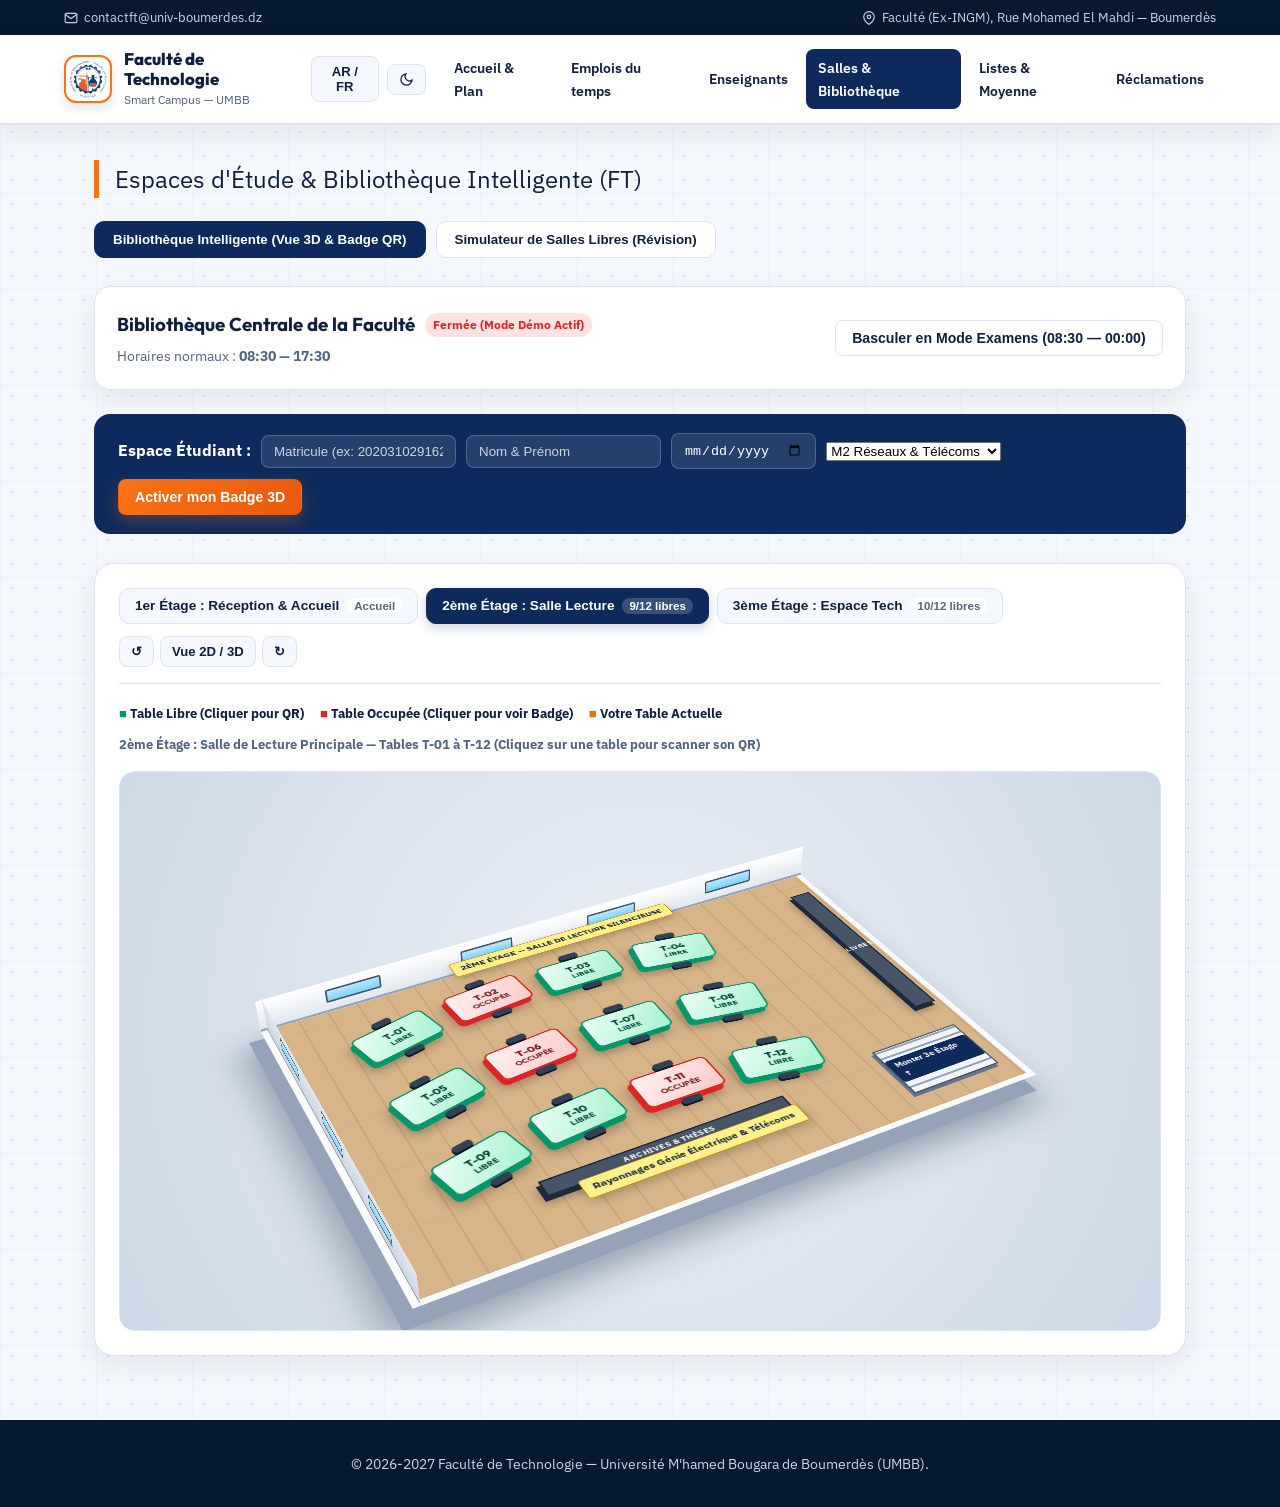
==== campus.html @ e0165895 "Add files via upload" ====
<!DOCTYPE html>
<html lang="fr" dir="ltr">
<head>
    <meta charset="UTF-8">
    <meta name="viewport" content="width=device-width, initial-scale=1.0">
    <title>Salles Libres & Bibliothèque Intelligente — FT UMBB</title>
    <link rel="stylesheet" href="css/style.css">
    <link rel="icon" type="image/jpeg" href="img/logo-ft.jpg">
</head>
<body>

    <div class="top-bar">
        <span class="top-bar-item">
            <svg width="14" height="14" viewBox="0 0 24 24" fill="none" stroke="currentColor" stroke-width="2"><path d="M4 4h16c1.1 0 2 .9 2 2v12c0 1.1-.9 2-2 2H4c-1.1 0-2-.9-2-2V6c0-1.1.9-2 2-2z"/><polyline points="22,6 12,13 2,6"/></svg>
            contactft@univ-boumerdes.dz
        </span>
        <span class="top-bar-item">
            <svg width="14" height="14" viewBox="0 0 24 24" fill="none" stroke="currentColor" stroke-width="2"><path d="M21 10c0 7-9 13-9 13s-9-6-9-13a9 9 0 0 1 18 0z"/><circle cx="12" cy="10" r="3"/></svg>
            Faculté (Ex-INGM), Rue Mohamed El Mahdi — Boumerdès
        </span>
    </div>

    <header>
        <nav class="navbar">
            <a href="index.html" class="logo">
                <div class="logo-emblem">
                    <img src="img/logo-ft.jpg" onerror="this.onerror=null;this.src='img/logo-ft.png';" alt="Logo Faculté de Technologie UMBB">
                </div>
                <div class="logo-text-wrap">
                    <span class="logo-title">Faculté de Technologie</span>
                    <span class="logo-sub">Smart Campus — UMBB</span>
                </div>
            </a>

            <div class="nav-actions">
                <button id="langToggle" class="icon-btn">AR / FR</button>
                <button id="themeToggle" class="icon-btn" aria-label="Thème">
                    <svg width="15" height="15" viewBox="0 0 24 24" fill="none" stroke="currentColor" stroke-width="2"><path d="M21 12.79A9 9 0 1 1 11.21 3 7 7 0 0 0 21 12.79z"/></svg>
                </button>
                <button id="burgerBtn" class="burger-btn" aria-label="Menu">
                    <svg width="20" height="20" viewBox="0 0 24 24" fill="none" stroke="currentColor" stroke-width="2"><line x1="3" y1="12" x2="21" y2="12"/><line x1="3" y1="6" x2="21" y2="6"/><line x1="3" y1="18" x2="21" y2="18"/></svg>
                </button>
            </div>

            <ul class="nav-links" id="navLinks">
                <li><a href="index.html">Accueil & Plan</a></li>
                <li><a href="emplois.html">Emplois du temps</a></li>
                <li><a href="enseignants.html">Enseignants</a></li>
                <li><a href="campus.html" class="active">Salles & Bibliothèque</a></li>
                <li><a href="etudiants.html">Listes & Moyenne</a></li>
                <li><a href="reclamation.html">Réclamations</a></li>
            </ul>
        </nav>
    </header>

    <main class="container" style="margin-top: 2.2rem;">
        <div class="section-title">
            <span>Espaces d'Étude & Bibliothèque Intelligente (FT)</span>
        </div>

        <!-- أزرار التنقل بين محاكي القاعات الفارغة والمكتبة الذكية -->
        <div class="campus-tabs">
            <button class="tab-btn active" data-target="librarySection">Bibliothèque Intelligente (Vue 3D & Badge QR)</button>
            <button class="tab-btn" data-target="roomsSection">Simulateur de Salles Libres (Révision)</button>
        </div>

        <!-- القسم الأول: المكتبة الذكية بنظام QR Code والبادج ثلاثي الأبعاد -->
        <section id="librarySection">
            <!-- شريط أوقات العمل -->
            <div class="library-banner">
                <div>
                    <div style="display: flex; align-items: center; gap: 10px; margin-bottom: 4px;">
                        <h3 style="margin: 0;">Bibliothèque Centrale de la Faculté</h3>
                        <span id="libOpenBadge" class="status-badge status-free">Ouverte</span>
                    </div>
                    <p id="libHoursText" style="color: var(--text-muted); font-size: 0.9rem; margin: 0;">
                        Horaires normaux : <strong>08:30 — 17:30</strong>
                    </p>
                </div>
                <div style="display: flex; gap: 10px; align-items: center; flex-wrap: wrap;">
                    <button id="examModeToggle" class="btn btn-outline">Basculer en Mode Examens (08:30 — 00:00)</button>
                </div>
            </div>

            <!-- شريط حساب الطالب ومتابعة المقعد المحجوز -->
            <div class="account-bar">
                <!-- واجهة تسجيل الدخول السريع -->
                <form id="studentLoginForm" style="display: flex; gap: 10px; flex-wrap: wrap; align-items: center; width: 100%;">
                    <span style="font-weight: 700;">Espace Étudiant :</span>
                    <input type="text" id="studentMatricule" placeholder="Matricule (ex: 202031029162)" required>
                    <input type="text" id="studentName" placeholder="Nom & Prénom" required>
                    <input type="date" id="studentBirth" title="Date de naissance" style="max-width: 155px;">
                    <select id="studentSpec" style="max-width: 210px;">
                        <option value="M2 Réseaux & Télécoms">M2 Réseaux & Télécoms</option>
                        <option value="M2 Automatique Ind.">M2 Automatique Ind.</option>
                        <option value="M1 Systèmes Embarqués">M1 Systèmes Embarqués</option>
                        <option value="L3 Électrotechnique">L3 Électrotechnique</option>
                        <option value="M1 Génie Biomédical">M1 Génie Biomédical</option>
                    </select>
                    <button type="submit" class="btn btn-accent">Activer mon Badge 3D</button>
                </form>

                <!-- واجهة الطالب بعد تسجيل الدخول -->
                <div id="studentDashboard" style="display: none; width: 100%; justify-content: space-between; align-items: center; flex-wrap: wrap; gap: 12px;">
                    <div>
                        <div id="loggedStudentInfo" style="font-weight: 700; font-size: 1rem;"></div>
                        <div id="activeSeatInfo" style="font-size: 0.85rem; color: #e2e8f0; margin-top: 2px;">Aucune table scannée actuellement.</div>
                    </div>
                    <div style="display: flex; gap: 8px; flex-wrap: wrap; align-items: center;">
                        <span id="seatTimerDisplay" style="background: rgba(255,255,255,0.14); padding: 6px 12px; border-radius: 8px; font-weight: 700; font-size: 0.85rem; display: none;"></span>
                        <button id="toggleBadgeBtn" class="btn" style="background: rgba(249,115,22,0.28); border: 1px solid rgba(249,115,22,0.7);">Afficher / Masquer Badge 3D</button>
                        <button id="sim30MinBtn" class="btn btn-outline" style="color: #fff; border-color: rgba(255,255,255,0.4); display: none;">Simuler +30 min (Test)</button>
                        <button id="releaseSeatBtn" class="btn btn-accent" style="display: none;">Scanner Sortie / Libérer</button>
                        <button id="logoutStudentBtn" class="btn" style="background: rgba(255,255,255,0.12);">Déconnexion</button>
                    </div>
                </div>
            </div>

            <!-- المخطط المعماري ثلاثي الأبعاد متعدد الطوابق -->
            <div class="arch-wrapper">
                <div class="arch-toolbar">
                    <div class="floor-tabs">
                        <button class="floor-btn active" data-floor="1">
                            <span>1er Étage : Réception & Accueil</span>
                            <span class="floor-pill">Accueil</span>
                        </button>
                        <button class="floor-btn" data-floor="2">
                            <span>2ème Étage : Salle Lecture</span>
                            <span class="floor-pill" id="floor2Count">12 tables</span>
                        </button>
                        <button class="floor-btn" data-floor="3">
                            <span>3ème Étage : Espace Tech</span>
                            <span class="floor-pill" id="floor3Count">12 tables</span>
                        </button>
                    </div>

                    <div class="camera-controls">
                        <button id="rotateLeftBtn" class="icon-btn" title="Pivoter à gauche">↺</button>
                        <button id="toggle3DBtn" class="icon-btn">Vue 2D / 3D</button>
                        <button id="rotateRightBtn" class="icon-btn" title="Pivoter à droite">↻</button>
                    </div>
                </div>

                <!-- دليل الألوان -->
                <div style="display: flex; justify-content: space-between; align-items: center; margin-bottom: 1rem; flex-wrap: wrap; gap: 10px; font-size: 0.82rem; font-weight: 700;">
                    <div style="display: flex; gap: 16px; flex-wrap: wrap;">
                        <span><strong style="color: #059669;">■</strong> Table Libre (Cliquer pour QR)</span>
                        <span><strong style="color: #dc2626;">■</strong> Table Occupée (Cliquer pour voir Badge)</span>
                        <span><strong style="color: #d97706;">■</strong> Votre Table Actuelle</span>
                    </div>
                    <span id="floorSubtitle" style="color: var(--text-muted);">1er Étage réservé à la réception, l'orientation et le prêt</span>
                </div>

                <!-- مسرح العرض ثلاثي الأبعاد + البادج الجامعي المعلق 3D -->
                <div class="iso-viewport" id="isoViewportStage">
                    <div class="iso-building" id="isoBuilding"></div>

                    <!-- البادج الجامعي ثلاثي الأبعاد المعلق بجانب الطاولات -->
                    <div class="floating-badge-dock" id="floatingBadgeDock" style="display: none;">
                        <div class="badge-lanyard-strap"></div>
                        <div class="badge-metal-clip"></div>

                        <div class="student-badge-3d" id="studentBadge3D" title="Cliquer pour retourner la carte (QR Pass)">
                            <div class="badge-inner" id="studentBadgeInner">
                                <!-- الوجه الأمامي للبطاقة -->
                                <div class="badge-face badge-front">
                                    <div class="badge-slot-hole"></div>
                                    <div class="badge-top-header">
                                        <img src="img/logo-ft.jpg" onerror="this.onerror=null;this.src='img/logo-ft.png';" alt="UMBB" class="badge-uni-logo">
                                        <div class="badge-uni-text">
                                            <span>UNIVERSITÉ BOUMERDÈS</span>
                                            <strong>FACULTÉ DE TECHNOLOGIE</strong>
                                        </div>
                                    </div>

                                    <div class="badge-avatar-ring">
                                        <div class="badge-avatar-initials" id="badgeInitials">BB</div>
                                        <span class="badge-live-indicator" id="badgeLiveDot"></span>
                                    </div>

                                    <h4 class="badge-student-name" id="badgeFullName">Bilel Bessaa</h4>
                                    <div class="badge-spec-pill" id="badgeSpecialty">M2 Réseaux & Télécoms</div>

                                    <div class="badge-meta-box">
                                        <div><span>Né(e) le :</span> <strong id="badgeBirthDate">14/05/2003</strong></div>
                                        <div><span>Table :</span> <strong id="badgeTableTag" class="badge-table-highlight">Aucune</strong></div>
                                    </div>

                                    <div class="badge-bottom-bar">
                                        <span>MATRICULE ÉTUDIANT</span>
                                        <strong id="badgeMatriculeVal">202031029162</strong>
                                    </div>
                                    <div class="badge-glare"></div>
                                </div>

                                <!-- الوجه الخلفي للبطاقة (QR Code + مؤقت الـ 30 دقيقة) -->
                                <div class="badge-face badge-back">
                                    <div class="badge-slot-hole"></div>
                                    <span class="badge-back-tag">PASS BIBLIOTHÈQUE 2026/2027</span>
                                    <div class="badge-qr-box" id="badgeBackQr"></div>
                                    <div class="badge-timer-pill" id="badgeBackTimer">Session Active • 30:00</div>
                                    <p style="font-size: 0.7rem; color: #cbd5e1; margin: 6px 0 0;">Cliquer sur le badge pour voir le recto</p>
                                </div>
                            </div>
                        </div>
                        <span class="badge-hint-label">↻ Cliquer pour retourner</span>
                    </div>
                </div>
            </div>
        </section>

        <!-- القسم الثاني: محاكي البحث عن قاعة فارغة للمراجعة -->
        <section id="roomsSection" style="display: none;">
            <div class="controls-bar">
                <div class="control-group">
                    <label for="simDaySelect">Jour de la semaine :</label>
                    <select id="simDaySelect">
                        <option value="Samedi">Samedi</option>
                        <option value="Dimanche" selected>Dimanche</option>
                        <option value="Lundi">Lundi</option>
                        <option value="Mardi">Mardi</option>
                        <option value="Mercredi">Mercredi</option>
                        <option value="Jeudi">Jeudi</option>
                    </select>
                </div>
                <div class="control-group">
                    <label for="simSlotSelect">Créneau horaire souhaité :</label>
                    <select id="simSlotSelect">
                        <option value="0">08:00 - 09:30</option>
                        <option value="1" selected>09:40 - 11:10</option>
                        <option value="2">11:20 - 12:50</option>
                        <option value="3">13:00 - 14:30</option>
                        <option value="4">14:40 - 16:10</option>
                        <option value="5">16:20 - 17:50</option>
                    </select>
                </div>
                <div class="control-group">
                    <label for="simTypeFilter">Type d'espace :</label>
                    <select id="simTypeFilter">
                        <option value="ALL">Toutes les salles (Amphis, TD, Labos)</option>
                        <option value="AMPHI">Amphithéâtres (AP / A)</option>
                        <option value="SALLE">Salles de TD (Bloc B / C)</option>
                        <option value="LABO">Salles Info & Labos (RC / C3)</option>
                    </select>
                </div>
            </div>

            <div style="margin-bottom: 1rem; font-weight: 700;" id="freeRoomsCount"></div>
            <div class="dept-grid" id="freeRoomsResults"></div>
        </section>
    </main>

    <!-- نافذة QR Code الخاصة بكل طاولة -->
    <div class="cmd-overlay" id="qrModal">
        <div class="cmd-modal" style="max-width: 400px; text-align: center; padding: 1.8rem;">
            <h3 id="qrModalTitle" style="margin-bottom: 6px;">Table T-01</h3>
            <p id="qrModalSub" style="color: var(--text-muted); font-size: 0.85rem; margin-bottom: 1.2rem;">Scannez ce QR Code fixé sur la table pour confirmer votre présence.</p>
            <div id="qrSvgContainer" style="background: #fff; padding: 14px; border-radius: 12px; display: inline-block; border: 1px solid var(--border); margin-bottom: 1.2rem;"></div>
            <div style="display: flex; gap: 10px; justify-content: center;">
                <button id="confirmScanBtn" class="btn btn-accent">Simuler le Scan QR (Occuper)</button>
                <button id="closeQrModalBtn" class="btn btn-outline">Fermer</button>
            </div>
        </div>
    </div>

    <!-- نافذة معاينة البادج عند النقر على طاولة محجوزة في المكتبة -->
    <div class="cmd-overlay" id="occupantBadgeModal">
        <div class="cmd-modal" style="max-width: 340px; text-align: center; padding: 1.6rem; background: transparent; box-shadow: none; border: none;">
            <div class="student-badge-3d is-modal-badge" style="margin: 0 auto;">
                <div class="badge-inner">
                    <div class="badge-face badge-front" style="position: relative;">
                        <div class="badge-slot-hole"></div>
                        <div class="badge-top-header">
                            <img src="img/logo-ft.jpg" onerror="this.onerror=null;this.src='img/logo-ft.png';" alt="UMBB" class="badge-uni-logo">
                            <div class="badge-uni-text">
                                <span>PLACE OCCUPÉE</span>
                                <strong>FACULTÉ DE TECHNOLOGIE</strong>
                            </div>
                        </div>
                        <div class="badge-avatar-ring">
                            <div class="badge-avatar-initials" id="occInitials">ET</div>
                            <span class="badge-live-indicator occupied"></span>
                        </div>
                        <h4 class="badge-student-name" id="occName">Étudiant FT</h4>
                        <div class="badge-spec-pill" id="occSpec">Génie Électrique</div>
                        <div class="badge-meta-box">
                            <div><span>Né(e) le :</span> <strong id="occBirth">22/09/2003</strong></div>
                            <div><span>Table :</span> <strong id="occTable" class="badge-table-highlight">T-01</strong></div>
                        </div>
                        <div class="badge-bottom-bar">
                            <span>MATRICULE</span>
                            <strong id="occMatricule">212131048812</strong>
                        </div>
                    </div>
                </div>
            </div>
            <button id="closeOccupantModalBtn" class="btn btn-accent" style="margin-top: 14px;">Fermer la fiche</button>
        </div>
    </div>

    <!-- إشعار التحقق كل 30 دقيقة -->
    <div class="ping-toast" id="pingToast">
        <div style="display: flex; justify-content: space-between; align-items: center; margin-bottom: 8px;">
            <strong style="color: var(--accent);">Vérification de présence (30 min)</strong>
            <span id="pingCountdown" style="font-weight: 800; color: var(--danger);">15s</span>
        </div>
        <p style="font-size: 0.88rem; margin-bottom: 12px;">
            Votre place à la bibliothèque va redevenir publique. Voulez-vous prolonger de <strong>30 minutes</strong> supplémentaires ?
        </p>
        <div style="display: flex; gap: 8px;">
            <button id="extendSeatBtn" class="btn btn-accent" style="flex: 1;">Oui, prolonger (30 min)</button>
            <button id="declineSeatBtn" class="btn btn-outline">Libérer</button>
        </div>
    </div>

    <footer>
        <p>© 2026-2027 Faculté de Technologie — Université M'hamed Bougara de Boumerdès (UMBB).</p>
    </footer>

    <script src="js/data.js"></script>
    <script src="js/main.js"></script>
    <script src="js/campus.js"></script>

    <!-- وحدة التحكم بالبادج ثلاثي الأبعاد المتحرك (Badge Étudiant 3D) -->
    <script>
    (function initStudentBadge3D() {
        const dock = document.getElementById("floatingBadgeDock");
        const badge3D = document.getElementById("studentBadge3D");
        const loginForm = document.getElementById("studentLoginForm");
        const toggleBtn = document.getElementById("toggleBadgeBtn");
        if (!dock || !badge3D) return;

        const PROFILE_KEY = "ft_student_badge_meta";

        function formatBirth(isoDate, matricule) {
            if (isoDate && isoDate.includes("-")) {
                const [y, m, d] = isoDate.split("-");
                return `${d}/${m}/${y}`;
            }
            const seed = parseInt((matricule || "202031029162").slice(-4), 10) || 1405;
            const day = String((seed % 27) + 1).padStart(2, "0");
            const month = String((seed % 11) + 1).padStart(2, "0");
            return `${day}/${month}/2003`;
        }

        function getInitials(name) {
            return (name || "ET")
                .trim()
                .split(/\s+/)
                .slice(0, 2)
                .map(w => w[0]?.toUpperCase() || "")
                .join("") || "ET";
        }

        function saveMeta() {
            const name = document.getElementById("studentName")?.value.trim();
            const matricule = document.getElementById("studentMatricule")?.value.trim();
            const birth = document.getElementById("studentBirth")?.value;
            const spec = document.getElementById("studentSpec")?.value;
            if (name || matricule) {
                localStorage.setItem(PROFILE_KEY, JSON.stringify({
                    name,
                    matricule,
                    birth: formatBirth(birth, matricule),
                    spec: spec || "M2 Réseaux & Télécoms"
                }));
            }
        }

        if (loginForm) {
            loginForm.addEventListener("submit", () => {
                saveMeta();
                setTimeout(() => {
                    syncBadgeFromDOM();
                    triggerShake();
                }, 80);
            });
        }

        function triggerShake() {
            badge3D.classList.remove("badge-booked-shake");
            void badge3D.offsetWidth;
            badge3D.classList.add("badge-booked-shake");
        }

        let lastBookedTable = "";

        function syncBadgeFromDOM() {
            const dash = document.getElementById("studentDashboard");
            const loggedInfo = document.getElementById("loggedStudentInfo")?.textContent || "";
            const seatInfo = document.getElementById("activeSeatInfo")?.textContent || "";
            const timerText = document.getElementById("seatTimerDisplay")?.textContent || "";

            const isLoggedIn = dash && dash.style.display !== "none" && loggedInfo.trim().length > 0;
            if (!isLoggedIn) {
                dock.style.display = "none";
                lastBookedTable = "";
                return;
            }

            if (dock.dataset.hiddenByUser !== "true") {
                dock.style.display = "flex";
            }

            const meta = JSON.parse(localStorage.getItem(PROFILE_KEY) || "{}");
            const nameMatch = loggedInfo.match(/^([^(]+)/);
            const matMatch = loggedInfo.match(/Matricule\s*:\s*([0-9A-Za-z]+)/i);

            const fullName = (nameMatch ? nameMatch[1].trim() : meta.name) || "Étudiant FT";
            const matricule = (matMatch ? matMatch[1].trim() : meta.matricule) || "202031029162";
            const birth = meta.birth || formatBirth("", matricule);
            const spec = meta.spec || "M2 Réseaux & Télécoms";

            document.getElementById("badgeFullName").textContent = fullName;
            document.getElementById("badgeMatriculeVal").textContent = matricule;
            document.getElementById("badgeBirthDate").textContent = birth;
            document.getElementById("badgeSpecialty").textContent = spec;
            document.getElementById("badgeInitials").textContent = getInitials(fullName);

            // استخراج رقم الطاولة المحجوزة حالياً (مثل T-07)
            const tableMatch = seatInfo.match(/(T-\d+)/i);
            const tableTagEl = document.getElementById("badgeTableTag");
            const liveDotEl = document.getElementById("badgeLiveDot");

            if (tableMatch) {
                const tableId = tableMatch[1].toUpperCase();
                const num = parseInt(tableId.replace("T-", ""), 10);
                const floorLabel = num <= 12 ? "Étage 2" : "Étage 3";
                tableTagEl.textContent = `${tableId} (${floorLabel})`;
                tableTagEl.classList.add("is-booked");
                liveDotEl.classList.add("is-active");
                if (lastBookedTable !== tableId) {
                    lastBookedTable = tableId;
                    triggerShake();
                }
            } else {
                tableTagEl.textContent = "Aucune table";
                tableTagEl.classList.remove("is-booked");
                liveDotEl.classList.remove("is-active");
                lastBookedTable = "";
            }

            // تحديث المؤقت والـ QR في الوجه الخلفي
            document.getElementById("badgeBackTimer").textContent = timerText || "Aucune réservation active";
            const qrBox = document.getElementById("badgeBackQr");
            if (qrBox && !qrBox.dataset.rendered) {
                qrBox.dataset.rendered = "1";
                qrBox.innerHTML = `<svg width="96" height="96" viewBox="0 0 100 100" fill="#0e2a5c">
                    <rect x="6" y="6" width="26" height="26" fill="none" stroke="#0e2a5c" stroke-width="6"/>
                    <rect x="13" y="13" width="12" height="12"/>
                    <rect x="68" y="6" width="26" height="26" fill="none" stroke="#0e2a5c" stroke-width="6"/>
                    <rect x="75" y="13" width="12" height="12"/>
                    <rect x="6" y="68" width="26" height="26" fill="none" stroke="#0e2a5c" stroke-width="6"/>
                    <rect x="13" y="75" width="12" height="12"/>
                    <rect x="42" y="10" width="8" height="8"/><rect x="54" y="22" width="8" height="16"/>
                    <rect x="10" y="44" width="16" height="8"/><rect x="38" y="42" width="22" height="22" fill="#f97316"/>
                    <rect x="68" y="44" width="12" height="8"/><rect x="46" y="72" width="14" height="14"/>
                    <rect x="70" y="68" width="20" height="8"/><rect x="78" y="82" width="12" height="12"/>
                </svg>`;
            }
        }

        // مراقبة تغيرات لوحة الطالب والمؤقت تلقائياً
        const observer = new MutationObserver(syncBadgeFromDOM);
        ["studentDashboard", "loggedStudentInfo", "activeSeatInfo", "seatTimerDisplay"].forEach(id => {
            const el = document.getElementById(id);
            if (el) observer.observe(el, { childList: true, subtree: true, attributes: true, characterData: true });
        });
        setInterval(syncBadgeFromDOM, 1000);
        syncBadgeFromDOM();

        // إظهار أو إخفاء البادج يدوياً
        if (toggleBtn) {
            toggleBtn.addEventListener("click", () => {
                const isHidden = dock.style.display === "none";
                dock.dataset.hiddenByUser = isHidden ? "false" : "true";
                dock.style.display = isHidden ? "flex" : "none";
            });
        }

        // قلب البطاقة 180 درجة عند النقر
        badge3D.addEventListener("click", () => {
            badge3D.classList.toggle("is-flipped");
        });

        // إمالة ثلاثية الأبعاد تفاعلية مع حركة الفأرة
        badge3D.addEventListener("mousemove", (e) => {
            const rect = badge3D.getBoundingClientRect();
            const x = (e.clientX - rect.left) / rect.width - 0.5;
            const y = (e.clientY - rect.top) / rect.height - 0.5;
            badge3D.style.setProperty("--tilt-x", `${(-y * 24).toFixed(1)}deg`);
            badge3D.style.setProperty("--tilt-y", `${(x * 28).toFixed(1)}deg`);
            badge3D.classList.add("is-hovering");
        });

        badge3D.addEventListener("mouseleave", () => {
            badge3D.classList.remove("is-hovering");
            badge3D.style.setProperty("--tilt-x", "0deg");
            badge3D.style.setProperty("--tilt-y", "0deg");
        });

        // عرض بادج الطالب الجالس عند النقر على أي طاولة محجوزة في المجسم 3D
        const SAMPLE_OCCUPANTS = [
            { name: "Mellah Sirine", mat: "202031041208", birth: "03/11/2002", spec: "M2 Réseaux & Télécoms" },
            { name: "Khelifi Youcef", mat: "212131058914", birth: "19/02/2003", spec: "M1 Automatique Ind." },
            { name: "Benali Amira", mat: "222231019477", birth: "27/08/2004", spec: "L3 Électronique" },
            { name: "Mansouri Walid", mat: "202031077310", birth: "11/04/2002", spec: "M2 Électrotechnique" }
        ];

        const occModal = document.getElementById("occupantBadgeModal");
        document.getElementById("closeOccupantModalBtn")?.addEventListener("click", () => {
            occModal.classList.remove("open");
        });
        occModal?.addEventListener("click", (e) => {
            if (e.target === occModal) occModal.classList.remove("open");
        });

        document.getElementById("isoBuilding")?.addEventListener("click", (e) => {
            const occupiedTable = e.target.closest(".iso-table.occupied");
            if (!occupiedTable || occupiedTable.classList.contains("mine")) return;

            const tableLabel = occupiedTable.textContent.trim() || "T-02";
            const num = parseInt(tableLabel.replace(/\D/g, ""), 10) || 1;
            const stu = SAMPLE_OCCUPANTS[num % SAMPLE_OCCUPANTS.length];

            document.getElementById("occName").textContent = stu.name;
            document.getElementById("occMatricule").textContent = stu.mat;
            document.getElementById("occBirth").textContent = stu.birth;
            document.getElementById("occSpec").textContent = stu.spec;
            document.getElementById("occTable").textContent = tableLabel;
            document.getElementById("occInitials").textContent = getInitials(stu.name);

            occModal.classList.add("open");
        }, true);
    })();
    </script>
</body>
</html>
---- css/style.css ----
@import url('https://fonts.googleapis.com/css2?family=Cairo:wght@500;600;700;800&family=IBM+Plex+Sans:wght@400;500;600;700&family=Outfit:wght@600;700;800&display=swap');

:root {
    --primary: #0e2a5c;          /* أزرق أكاديمي عميق مستلهم من غلاف التقرير */
    --primary-mid: #1a4b9c;      /* أزرق تقني متوسط للتفاعلات */
    --accent: #f97316;           /* برتقالي حيوي للشارات والأزرار */
    --accent-dark: #ea580c;      /* برتقالي داكن عند التمرير */
    --accent-soft: rgba(249, 115, 22, 0.12);
    --blue-soft: rgba(26, 75, 156, 0.08);
    --bg: #f4f7fb;
    --surface: #ffffff;
    --text: #0f1f3d;
    --text-muted: #526480;
    --border: #dce4f0;
    --success: #0d9488;
    --success-bg: #ccfbf1;
    --danger: #dc2626;
    --danger-bg: #fee2e2;
    --shadow: 0 10px 28px rgba(14, 42, 92, 0.07);
    --radius: 16px;
}

[data-theme="dark"] {
    --primary: #173b7a;
    --primary-mid: #2557b0;
    --accent: #fb923c;
    --accent-dark: #f97316;
    --accent-soft: rgba(251, 146, 60, 0.16);
    --blue-soft: rgba(59, 130, 246, 0.14);
    --bg: #091224;
    --surface: #111d35;
    --text: #eef3fb;
    --text-muted: #94a6c4;
    --border: #203354;
    --success: #2dd4bf;
    --success-bg: rgba(45, 212, 191, 0.15);
    --danger: #f87171;
    --danger-bg: rgba(248, 113, 113, 0.15);
    --shadow: 0 10px 30px rgba(0, 0, 0, 0.4);
}

* {
    margin: 0;
    padding: 0;
    box-sizing: border-box;
}

body {
    font-family: 'IBM Plex Sans', sans-serif;
    background-color: var(--bg);
    color: var(--text);
    line-height: 1.6;
    /* زخرفة هندسية خفيفة في الخلفية */
    background-image: radial-gradient(var(--border) 1px, transparent 1px);
    background-size: 22px 22px;
    transition: background-color 0.25s, color 0.25s;
}

[dir="rtl"] body {
    font-family: 'Cairo', sans-serif;
}

h1, h2, h3, h4, .logo-title {
    font-family: 'Outfit', 'Cairo', sans-serif;
}

/* الشريط العلوي */
.top-bar {
    background: #071930;
    color: #cbd5e1;
    font-size: 0.82rem;
    padding: 0.45rem 5%;
    display: flex;
    justify-content: space-between;
    align-items: center;
    flex-wrap: wrap;
    gap: 10px;
}

.top-bar-item {
    display: inline-flex;
    align-items: center;
    gap: 6px;
}

/* الهيدر وشريط التنقل */
header {
    background: var(--surface);
    box-shadow: var(--shadow);
    position: sticky;
    top: 0;
    z-index: 1000;
    border-bottom: 2px solid var(--border);
}

.navbar {
    display: flex;
    justify-content: space-between;
    align-items: center;
    padding: 0.85rem 5%;
    gap: 1rem;
}

.logo {
    display: flex;
    align-items: center;
    gap: 12px;
    text-decoration: none;
    color: var(--text);
}

.logo-emblem {
    width: 42px;
    height: 42px;
    background: var(--primary);
    color: var(--accent);
    border-radius: 10px;
    display: flex;
    align-items: center;
    justify-content: center;
    border: 1px solid var(--accent);
    flex-shrink: 0;
}

.logo-text-wrap {
    display: flex;
    flex-direction: column;
}

.logo-title {
    font-weight: 800;
    font-size: 1.05rem;
    line-height: 1.2;
}

.logo-sub {
    font-size: 0.75rem;
    color: var(--text-muted);
}

.nav-links {
    display: flex;
    list-style: none;
    gap: 0.4rem;
    align-items: center;
}

.nav-links a {
    text-decoration: none;
    color: var(--text);
    font-weight: 600;
    font-size: 0.9rem;
    padding: 7px 12px;
    border-radius: 8px;
    transition: 0.2s;
    display: inline-flex;
    align-items: center;
    gap: 6px;
}

.nav-links a:hover, .nav-links a.active {
    background: var(--primary);
    color: #ffffff;
}

.nav-actions {
    display: flex;
    align-items: center;
    gap: 8px;
}

.icon-btn {
    background: var(--bg);
    border: 1px solid var(--border);
    color: var(--text);
    padding: 7px 11px;
    border-radius: 8px;
    cursor: pointer;
    font-weight: 600;
    font-size: 0.82rem;
    display: inline-flex;
    align-items: center;
    gap: 6px;
    transition: 0.2s;
}

.icon-btn:hover {
    border-color: var(--accent);
}

.kbd-hint {
    background: var(--surface);
    border: 1px solid var(--border);
    padding: 1px 6px;
    border-radius: 4px;
    font-size: 0.72rem;
    color: var(--text-muted);
}

.burger-btn {
    display: none;
    background: var(--bg);
    border: 1px solid var(--border);
    color: var(--text);
    padding: 8px;
    border-radius: 8px;
    cursor: pointer;
}

/* الواجهة الرئيسية Split Hero */
.hero-section {
    max-width: 1220px;
    margin: 2rem auto;
    padding: 0 5%;
    display: grid;
    grid-template-columns: 1.35fr 1fr;
    gap: 1.5rem;
    align-items: stretch;
}

.hero-main {
    background: var(--primary);
    color: #ffffff;
    border-radius: var(--radius);
    padding: 2.6rem;
    position: relative;
    overflow: hidden;
    display: flex;
    flex-direction: column;
    justify-content: space-between;
    border: 1px solid rgba(255, 255, 255, 0.08);
}

.hero-main::after {
    content: "";
    position: absolute;
    inset-inline-end: -60px;
    bottom: -60px;
    width: 260px;
    height: 260px;
    border: 28px solid rgba(197, 155, 39, 0.12);
    border-radius: 50%;
    pointer-events: none;
}

.hero-tag {
    display: inline-flex;
    align-items: center;
    gap: 6px;
    background: rgba(255, 255, 255, 0.1);
    color: #f8fafc;
    padding: 5px 12px;
    border-radius: 999px;
    font-size: 0.8rem;
    font-weight: 600;
    width: fit-content;
    margin-bottom: 1.2rem;
}

.hero-main h1 {
    font-size: 2.15rem;
    line-height: 1.25;
    margin-bottom: 1rem;
}

.hero-main p {
    color: #cbd5e1;
    font-size: 0.98rem;
    margin-bottom: 1.8rem;
    max-width: 560px;
}

.hero-cta-group {
    display: flex;
    gap: 12px;
    flex-wrap: wrap;
}

/* بطاقة الحالة المباشرة في الواجهة */
.live-panel {
    background: var(--surface);
    border: 1px solid var(--border);
    border-radius: var(--radius);
    padding: 1.6rem;
    box-shadow: var(--shadow);
    display: flex;
    flex-direction: column;
    justify-content: space-between;
    gap: 1rem;
}

.live-header {
    display: flex;
    justify-content: space-between;
    align-items: center;
    border-bottom: 1px solid var(--border);
    padding-bottom: 0.8rem;
}

.live-dot {
    width: 9px;
    height: 9px;
    background: #10b981;
    border-radius: 50%;
    display: inline-block;
    box-shadow: 0 0 0 4px rgba(16, 185, 129, 0.2);
}

.live-rooms-list {
    display: flex;
    flex-wrap: wrap;
    gap: 6px;
    margin-top: 8px;
}

.room-chip {
    background: var(--success-bg);
    color: var(--success);
    font-size: 0.78rem;
    font-weight: 700;
    padding: 3px 9px;
    border-radius: 6px;
}

/* شريط الإحصائيات */
.stats-grid {
    display: grid;
    grid-template-columns: repeat(5, 1fr);
    gap: 1rem;
    max-width: 1220px;
    margin: 0 auto 3rem;
    padding: 0 5%;
}

.stat-card {
    background: var(--surface);
    padding: 1.2rem;
    border-radius: var(--radius);
    border: 1px solid var(--border);
    box-shadow: var(--shadow);
    display: flex;
    align-items: center;
    gap: 14px;
}

.stat-icon {
    width: 44px;
    height: 44px;
    border-radius: 10px;
    background: var(--accent-soft);
    color: var(--accent);
    display: flex;
    align-items: center;
    justify-content: center;
    flex-shrink: 0;
}

.stat-card h3 {
    font-size: 1.55rem;
    line-height: 1.1;
}

.stat-card span {
    color: var(--text-muted);
    font-size: 0.82rem;
    font-weight: 600;
}

/* تخطيط Bento Grid للأقسام (أحجام غير متطابقة) */
.container {
    max-width: 1220px;
    margin: 0 auto 3.5rem;
    padding: 0 5%;
}

.section-title {
    font-size: 1.5rem;
    margin-bottom: 1.4rem;
    display: flex;
    justify-content: space-between;
    align-items: center;
    flex-wrap: wrap;
    gap: 10px;
}

.bento-grid {
    display: grid;
    grid-template-columns: repeat(12, 1fr);
    gap: 1.25rem;
}

.bento-card {
    background: var(--surface);
    border: 1px solid var(--border);
    border-radius: var(--radius);
    padding: 1.6rem;
    box-shadow: var(--shadow);
    display: flex;
    flex-direction: column;
    justify-content: space-between;
    transition: transform 0.2s, border-color 0.2s;
}

.bento-card:hover {
    transform: translateY(-3px);
    border-color: var(--accent);
}

.span-7 { grid-column: span 7; }
.span-5 { grid-column: span 5; }
.span-4 { grid-column: span 4; }
.span-6 { grid-column: span 6; }

.dept-code {
    display: inline-block;
    font-size: 0.75rem;
    font-weight: 800;
    letter-spacing: 0.5px;
    color: var(--accent);
    background: var(--accent-soft);
    padding: 3px 10px;
    border-radius: 6px;
    margin-bottom: 0.7rem;
    width: fit-content;
}

.bento-card h3 {
    font-size: 1.2rem;
    margin-bottom: 0.5rem;
}

.bento-card p {
    color: var(--text-muted);
    font-size: 0.9rem;
    margin-bottom: 1.3rem;
}

.card-actions {
    display: flex;
    gap: 8px;
    flex-wrap: wrap;
}

/* الأزرار */
.btn {
    display: inline-flex;
    align-items: center;
    justify-content: center;
    gap: 7px;
    background: var(--primary);
    color: #ffffff;
    padding: 9px 16px;
    border-radius: 8px;
    text-decoration: none;
    font-size: 0.88rem;
    font-weight: 600;
    border: 1px solid transparent;
    cursor: pointer;
    transition: 0.2s;
}

.btn:hover {
    background: var(--primary-mid);
}

.btn-accent {
    background: var(--accent);
    color: #071930;
}

.btn-accent:hover {
    filter: brightness(1.06);
}

.btn-outline {
    background: transparent;
    border-color: var(--border);
    color: var(--text);
}

.btn-outline:hover {
    border-color: var(--primary);
    background: var(--bg);
}

/* خريطة الموقع Plan du Site */
.sitemap-box {
    background: var(--surface);
    border-radius: var(--radius);
    padding: 2rem;
    border: 1px solid var(--border);
    box-shadow: var(--shadow);
}

.sitemap-tree {
    display: grid;
    grid-template-columns: repeat(auto-fit, minmax(220px, 1fr));
    gap: 1.5rem;
    margin-top: 1.2rem;
}

.sitemap-col h4 {
    margin-bottom: 0.7rem;
    border-inline-start: 3px solid var(--accent);
    padding-inline-start: 10px;
}

.sitemap-col ul {
    list-style: none;
    padding-inline-start: 14px;
}

.sitemap-col li {
    margin-bottom: 0.45rem;
}

.sitemap-col a {
    color: var(--text-muted);
    text-decoration: none;
    font-size: 0.9rem;
}

.sitemap-col a:hover {
    color: var(--text);
    text-decoration: underline;
}

/* الجداول وشريط التحكم */
.controls-bar {
    background: var(--surface);
    padding: 1.2rem;
    border-radius: var(--radius);
    border: 1px solid var(--border);
    box-shadow: var(--shadow);
    display: flex;
    gap: 1rem;
    flex-wrap: wrap;
    align-items: flex-end;
    margin-bottom: 1.8rem;
}

.control-group {
    display: flex;
    flex-direction: column;
    gap: 5px;
    flex: 1;
    min-width: 210px;
}

.control-group label {
    font-size: 0.82rem;
    font-weight: 700;
    color: var(--text-muted);
}

.control-group select,
.control-group input,
.control-group textarea {
    padding: 10px 12px;
    border: 1px solid var(--border);
    border-radius: 8px;
    background: var(--bg);
    color: var(--text);
    font-size: 0.92rem;
    font-family: inherit;
    outline: none;
}

.control-group select:focus,
.control-group input:focus,
.control-group textarea:focus {
    border-color: var(--accent);
}

.table-responsive {
    overflow-x: auto;
    background: var(--surface);
    border-radius: var(--radius);
    box-shadow: var(--shadow);
    border: 1px solid var(--border);
}

.timetable {
    width: 100%;
    border-collapse: collapse;
    min-width: 860px;
    text-align: center;
}

.timetable th {
    background: var(--primary);
    color: #ffffff;
    padding: 13px 10px;
    font-size: 0.85rem;
    border: 1px solid rgba(255, 255, 255, 0.12);
}

.timetable td {
    padding: 10px 8px;
    border: 1px solid var(--border);
    vertical-align: middle;
    font-size: 0.85rem;
}

.timetable td.day-col {
    background: var(--bg);
    font-weight: 700;
    width: 110px;
}

.slot-box {
    padding: 8px;
    border-radius: 8px;
    background: var(--bg);
    border: 1px solid transparent;
}

.slot-live {
    border: 2px solid #10b981 !important;
    background: rgba(16, 185, 129, 0.08) !important;
    position: relative;
}

.live-pill {
    display: inline-block;
    background: #10b981;
    color: #fff;
    font-size: 0.68rem;
    font-weight: 800;
    padding: 1px 6px;
    border-radius: 4px;
    margin-bottom: 3px;
}

.slot-title {
    font-weight: 700;
    display: block;
    margin-bottom: 3px;
}

.slot-meta {
    font-size: 0.78rem;
    color: var(--text-muted);
    display: block;
}

.badge {
    display: inline-block;
    padding: 2px 8px;
    border-radius: 4px;
    font-size: 0.72rem;
    font-weight: 700;
    margin-top: 4px;
}

.badge-cours { background: #dbeafe; color: #1e40af; }
.badge-td { background: #fef3c7; color: #92400e; }
.badge-tp { background: #dcfce7; color: #166534; }

/* بطاقات الأساتذة */
.dept-grid {
    display: grid;
    grid-template-columns: repeat(auto-fit, minmax(300px, 1fr));
    gap: 1.25rem;
}

.card {
    background: var(--surface);
    border: 1px solid var(--border);
    border-radius: var(--radius);
    padding: 1.4rem;
    box-shadow: var(--shadow);
}

.teacher-card {
    display: flex;
    flex-direction: column;
    justify-content: space-between;
}

.teacher-header {
    display: flex;
    align-items: center;
    justify-content: space-between;
    gap: 10px;
    margin-bottom: 0.9rem;
}

.teacher-id {
    display: flex;
    align-items: center;
    gap: 11px;
}

.avatar {
    width: 44px;
    height: 44px;
    border-radius: 10px;
    background: var(--primary);
    color: var(--accent);
    display: flex;
    align-items: center;
    justify-content: center;
    font-weight: 800;
    font-size: 1rem;
    flex-shrink: 0;
}

.status-badge {
    font-size: 0.72rem;
    font-weight: 700;
    padding: 3px 8px;
    border-radius: 999px;
    white-space: nowrap;
}

.status-free { background: var(--success-bg); color: var(--success); }
.status-busy { background: var(--danger-bg); color: var(--danger); }

.teacher-actions {
    display: flex;
    gap: 6px;
    margin-top: 1rem;
    flex-wrap: wrap;
}

.teacher-actions .btn {
    flex: 1;
    font-size: 0.8rem;
    padding: 7px 9px;
}

/* نافذة البحث الشامل Ctrl+K */
.cmd-overlay {
    position: fixed;
    inset: 0;
    background: rgba(7, 25, 48, 0.65);
    backdrop-filter: blur(4px);
    z-index: 2000;
    display: none;
    align-items: flex-start;
    justify-content: center;
    padding-top: 10vh;
}

.cmd-overlay.open {
    display: flex;
}

.cmd-modal {
    background: var(--surface);
    width: 92%;
    max-width: 600px;
    border-radius: var(--radius);
    border: 1px solid var(--border);
    box-shadow: 0 20px 50px rgba(0, 0, 0, 0.35);
    overflow: hidden;
}

.cmd-input-wrap {
    display: flex;
    align-items: center;
    gap: 10px;
    padding: 14px 18px;
    border-bottom: 1px solid var(--border);
}

.cmd-input-wrap input {
    width: 100%;
    border: none;
    background: transparent;
    color: var(--text);
    font-size: 1rem;
    outline: none;
}

.cmd-results {
    max-height: 360px;
    overflow-y: auto;
    padding: 10px;
}

.cmd-item {
    display: flex;
    justify-content: space-between;
    align-items: center;
    padding: 10px 12px;
    border-radius: 8px;
    text-decoration: none;
    color: var(--text);
    gap: 10px;
}

.cmd-item:hover {
    background: var(--bg);
}

footer {
    background: #071930;
    color: #cbd5e1;
    text-align: center;
    padding: 2rem 5%;
    margin-top: 4rem;
    font-size: 0.9rem;
}

@media (max-width: 960px) {
    .hero-section { grid-template-columns: 1fr; }
    .stats-grid { grid-template-columns: repeat(2, 1fr); }
    .span-7, .span-5, .span-4, .span-6 { grid-column: span 12; }
    .burger-btn { display: inline-flex; }
    .nav-links {
        display: none;
        width: 100%;
        flex-direction: column;
        align-items: stretch;
        padding-top: 10px;
        border-top: 1px solid var(--border);
    }
    .nav-links.show { display: flex; }
}

@media print {
    header, .top-bar, .controls-bar, footer, .no-print { display: none !important; }
    body { background: #fff !important; color: #000 !important; }
}

/* تخطيط الساعات والقاعات الذكية */
.campus-tabs {
    display: flex;
    gap: 10px;
    margin-bottom: 1.8rem;
    flex-wrap: wrap;
}

.tab-btn {
    padding: 10px 18px;
    border-radius: 10px;
    border: 1px solid var(--border);
    background: var(--surface);
    color: var(--text);
    font-weight: 700;
    cursor: pointer;
    transition: 0.2s;
}

.tab-btn.active {
    background: var(--primary);
    color: #fff;
    border-color: var(--primary);
}

.room-result-card {
    background: var(--surface);
    border: 1px solid var(--border);
    border-inline-start: 4px solid var(--success);
    border-radius: 10px;
    padding: 1.1rem;
    display: flex;
    justify-content: space-between;
    align-items: center;
    box-shadow: var(--shadow);
}

/* المكتبة الذكية - تصميم المدرج / الملعب (Stadium View) */
.library-banner {
    background: var(--surface);
    border: 1px solid var(--border);
    border-radius: var(--radius);
    padding: 1.4rem;
    margin-bottom: 1.5rem;
    display: flex;
    justify-content: space-between;
    align-items: center;
    flex-wrap: wrap;
    gap: 1rem;
    box-shadow: var(--shadow);
}

.account-bar {
    background: var(--primary);
    color: #fff;
    border-radius: var(--radius);
    padding: 1.2rem 1.5rem;
    margin-bottom: 1.8rem;
    display: flex;
    justify-content: space-between;
    align-items: center;
    flex-wrap: wrap;
    gap: 1rem;
}

.account-bar input {
    padding: 8px 12px;
    border-radius: 8px;
    border: 1px solid rgba(255,255,255,0.2);
    background: rgba(255,255,255,0.1);
    color: #fff;
    outline: none;
}

.account-bar input::placeholder {
    color: #cbd5e1;
}

.stadium-arena {
    background: var(--surface);
    border: 1px solid var(--border);
    border-radius: 24px;
    padding: 2rem 1.5rem;
    box-shadow: var(--shadow);
    text-align: center;
}

.stadium-stage {
    max-width: 420px;
    margin: 0 auto 2rem;
    padding: 10px 20px;
    background: var(--bg);
    border: 2px dashed var(--accent);
    border-radius: 0 0 40px 40px;
    font-weight: 700;
    font-size: 0.85rem;
    color: var(--text-muted);
}

.stadium-tier {
    margin-bottom: 1.8rem;
}

.tier-label {
    font-size: 0.8rem;
    font-weight: 700;
    color: var(--text-muted);
    margin-bottom: 0.8rem;
    text-transform: uppercase;
    letter-spacing: 0.6px;
}

.seats-arc {
    display: flex;
    justify-content: center;
    flex-wrap: wrap;
    gap: 12px;
    max-width: 900px;
    margin: 0 auto;
}

.seat-pod {
    width: 96px;
    padding: 10px 6px;
    border-radius: 12px;
    border: 2px solid var(--border);
    background: var(--bg);
    cursor: pointer;
    transition: transform 0.18s, border-color 0.18s;
    display: flex;
    flex-direction: column;
    align-items: center;
    gap: 4px;
}

.seat-pod:hover {
    transform: translateY(-3px);
}

.seat-pod.free {
    border-color: #10b981;
    background: rgba(16, 185, 129, 0.08);
}

.seat-pod.occupied {
    border-color: #ef4444;
    background: rgba(239, 68, 68, 0.08);
}

.seat-pod.mine {
    border-color: var(--accent);
    background: var(--accent-soft);
    box-shadow: 0 0 0 3px rgba(197, 155, 39, 0.25);
}

.seat-code {
    font-weight: 800;
    font-size: 0.9rem;
}

.seat-state {
    font-size: 0.7rem;
    font-weight: 700;
}

/* إشعار التحقق كل 30 دقيقة */
.ping-toast {
    position: fixed;
    bottom: 24px;
    inset-inline-end: 24px;
    max-width: 380px;
    background: var(--surface);
    border: 2px solid var(--accent);
    border-radius: var(--radius);
    padding: 1.3rem;
    box-shadow: 0 18px 40px rgba(0,0,0,0.35);
    z-index: 3000;
    display: none;
}

.ping-toast.show {
    display: block;
    animation: slideUp 0.25s ease-out;
}

@keyframes slideUp {
    from { transform: translateY(20px); opacity: 0; }
    to { transform: translateY(0); opacity: 1; }
}

/* =========================================================
   المخطط المعماري ثلاثي الأبعاد للمكتبة (3D Isometric Plan)
   ========================================================= */
.arch-wrapper {
    background: var(--surface);
    border: 1px solid var(--border);
    border-radius: 20px;
    padding: 1.5rem;
    box-shadow: var(--shadow);
}

.arch-toolbar {
    display: flex;
    justify-content: space-between;
    align-items: center;
    flex-wrap: wrap;
    gap: 12px;
    margin-bottom: 1.2rem;
    padding-bottom: 1rem;
    border-bottom: 1px solid var(--border);
}

.floor-tabs {
    display: flex;
    gap: 8px;
    flex-wrap: wrap;
}

.floor-btn {
    padding: 9px 15px;
    border-radius: 10px;
    border: 1px solid var(--border);
    background: var(--bg);
    color: var(--text);
    font-weight: 700;
    font-size: 0.85rem;
    cursor: pointer;
    display: inline-flex;
    align-items: center;
    gap: 8px;
    transition: 0.2s;
}

.floor-btn.active {
    background: var(--primary);
    color: #fff;
    border-color: var(--primary);
    box-shadow: 0 4px 12px rgba(11, 37, 69, 0.2);
}

.floor-pill {
    font-size: 0.72rem;
    padding: 2px 7px;
    border-radius: 999px;
    background: rgba(255, 255, 255, 0.18);
}

.floor-btn:not(.active) .floor-pill {
    background: var(--surface);
    color: var(--text-muted);
}

.camera-controls {
    display: flex;
    gap: 6px;
    align-items: center;
}

/* مسرح العرض ثلاثي الأبعاد */
.iso-viewport {
    position: relative;
    width: 100%;
    height: 560px;
    border-radius: 16px;
    overflow: hidden;
    background: radial-gradient(circle at 50% 45%, #eaf0f7 0%, #cdd8e6 100%);
    border: 1px solid var(--border);
    display: flex;
    align-items: center;
    justify-content: center;
    perspective: 1500px;
}

[data-theme="dark"] .iso-viewport {
    background: radial-gradient(circle at 50% 45%, #16263e 0%, #09111e 100%);
}

/* الأرضية الخشبية للمبنى */
.iso-building {
    position: relative;
    width: 740px;
    height: 490px;
    transform-style: preserve-3d;
    transition: transform 0.55s cubic-bezier(0.22, 1, 0.36, 1);
    /* نقش باركيه خشبي واقعي */
    background-color: #d8b589;
    background-image:
        repeating-linear-gradient(90deg, rgba(120, 72, 24, 0.14) 0px, rgba(120, 72, 24, 0.14) 2px, transparent 2px, transparent 36px),
        repeating-linear-gradient(0deg, rgba(95, 55, 18, 0.08) 0px, rgba(95, 55, 18, 0.08) 1px, transparent 1px, transparent 90px);
    border: 8px solid #f8fafc;
    box-shadow:
        -18px 22px 0px #94a3b8,
        -28px 36px 45px rgba(7, 25, 48, 0.38);
}

[data-theme="dark"] .iso-building {
    background-color: #8c6d46;
    border-color: #cbd5e1;
    box-shadow:
        -18px 22px 0px #475569,
        -28px 36px 50px rgba(0, 0, 0, 0.65);
}

/* الجدران العلوية واليسرى ثلاثية الأبعاد */
.iso-wall-top {
    position: absolute;
    top: -38px;
    left: -8px;
    width: calc(100% + 16px);
    height: 38px;
    background: linear-gradient(180deg, #ffffff 0%, #e2e8f0 100%);
    transform-origin: bottom;
    transform: rotateX(-90deg);
    border-bottom: 3px solid #94a3b8;
    display: flex;
    justify-content: space-around;
    align-items: center;
    padding: 0 30px;
}

.iso-wall-left {
    position: absolute;
    top: -8px;
    left: -38px;
    width: 38px;
    height: calc(100% + 16px);
    background: linear-gradient(90deg, #e2e8f0 0%, #cbd5e1 100%);
    transform-origin: right;
    transform: rotateY(90deg);
    border-right: 3px solid #94a3b8;
    display: flex;
    flex-direction: column;
    justify-content: space-around;
    align-items: center;
    padding: 30px 0;
}

.wall-window-h {
    width: 68px;
    height: 16px;
    background: linear-gradient(180deg, #bae6fd, #7dd3fc);
    border: 2px solid #475569;
    border-radius: 2px;
}

.wall-window-v {
    width: 16px;
    height: 64px;
    background: linear-gradient(90deg, #bae6fd, #7dd3fc);
    border: 2px solid #475569;
    border-radius: 2px;
}

/* ملصقات المناطق المعمارية (مثل الملصقات الصفراء في الصورة) */
.zone-tag {
    position: absolute;
    background: #fef08a;
    color: #1e293b;
    border: 1.5px solid #ca8a04;
    padding: 4px 10px;
    font-size: 0.74rem;
    font-weight: 800;
    border-radius: 4px;
    box-shadow: 0 6px 14px rgba(0, 0, 0, 0.22);
    transform: translateZ(26px);
    pointer-events: none;
    white-space: nowrap;
    z-index: 20;
}

/* رفوف الكتب ثلاثية الأبعاد */
.iso-bookshelf {
    position: absolute;
    background: #475569;
    border: 2px solid #1e293b;
    transform: translateZ(16px);
    box-shadow: -5px 6px 0 #1e293b, -8px 10px 12px rgba(0,0,0,0.28);
    display: flex;
    align-items: center;
    justify-content: center;
    color: #f8fafc;
    font-size: 0.62rem;
    font-weight: 700;
    letter-spacing: 0.5px;
}

/* الدرج / السلالم */
.iso-stairs {
    position: absolute;
    right: 22px;
    bottom: 22px;
    width: 115px;
    height: 82px;
    background: repeating-linear-gradient(
        0deg,
        #f1f5f9 0px,
        #f1f5f9 8px,
        #94a3b8 8px,
        #94a3b8 11px
    );
    border: 2px solid #475569;
    transform: translateZ(6px);
    box-shadow: -4px 5px 0 #64748b;
    display: flex;
    align-items: center;
    justify-content: center;
    cursor: pointer;
    transition: 0.2s;
}

.iso-stairs:hover {
    filter: brightness(1.06);
}

.iso-stairs span {
    background: var(--primary);
    color: #fff;
    font-size: 0.68rem;
    font-weight: 800;
    padding: 3px 8px;
    border-radius: 4px;
}

/* الطاولات التفاعلية ثلاثية الأبعاد */
.iso-desk {
    position: absolute;
    width: 96px;
    height: 54px;
    border-radius: 8px;
    border: 2px solid #1e293b;
    transform-style: preserve-3d;
    transform: translateZ(14px);
    cursor: pointer;
    display: flex;
    flex-direction: column;
    align-items: center;
    justify-content: center;
    transition: transform 0.2s, box-shadow 0.2s;
    font-family: 'Outfit', sans-serif;
}

.iso-desk:hover {
    transform: translateZ(22px) scale(1.04);
}

/* حالة الطاولة: شاغرة (أخضر زمردي) */
.iso-desk.free {
    background: linear-gradient(135deg, #ecfdf5 0%, #a7f3d0 100%);
    border-color: #059669;
    color: #064e3b;
    box-shadow: -6px 7px 0 #059669, -10px 13px 16px rgba(0, 0, 0, 0.28);
}

/* حالة الطاولة: محجوزة (أحمر) */
.iso-desk.occupied {
    background: linear-gradient(135deg, #fef2f2 0%, #fecaca 100%);
    border-color: #dc2626;
    color: #7f1d1d;
    box-shadow: -6px 7px 0 #dc2626, -10px 13px 16px rgba(0, 0, 0, 0.28);
}

/* حالة الطاولة: مقعدي الحالي (ذهبي) */
.iso-desk.mine {
    background: linear-gradient(135deg, #fefce8 0%, #fde047 100%);
    border-color: #b45309;
    color: #78350f;
    box-shadow: -6px 7px 0 #b45309, 0 0 18px rgba(234, 179, 8, 0.7);
}

/* الكراسي المحيطة بكل طاولة */
.iso-desk::before,
.iso-desk::after {
    content: "";
    position: absolute;
    width: 24px;
    height: 10px;
    background: #334155;
    border-radius: 4px;
    box-shadow: -2px 3px 0 #0f172a;
}

.iso-desk::before { top: -13px; }
.iso-desk::after { bottom: -13px; }

.desk-id {
    font-weight: 800;
    font-size: 0.85rem;
    line-height: 1.1;
}

.desk-tag {
    font-size: 0.65rem;
    font-weight: 700;
    text-transform: uppercase;
}

/* عناصر الطابق الأول (الاستقبال فقط) */
.reception-counter {
    position: absolute;
    top: 85px;
    left: 230px;
    width: 250px;
    height: 75px;
    background: linear-gradient(135deg, #0b2545 0%, #1e40af 100%);
    border: 2px solid var(--accent);
    border-radius: 12px 12px 36px 36px;
    transform: translateZ(18px);
    box-shadow: -8px 9px 0 #071930, -14px 16px 22px rgba(0,0,0,0.35);
    color: #fff;
    display: flex;
    flex-direction: column;
    align-items: center;
    justify-content: center;
    font-weight: 800;
    font-size: 0.85rem;
}

.lounge-sofa {
    position: absolute;
    left: 42px;
    bottom: 42px;
    width: 170px;
    height: 115px;
    background: rgba(255, 255, 255, 0.55);
    border: 2px dashed #64748b;
    border-radius: 14px;
    transform: translateZ(8px);
    display: flex;
    flex-direction: column;
    align-items: center;
    justify-content: center;
    gap: 8px;
}

.sofa-piece {
    width: 110px;
    height: 26px;
    background: #d97706;
    border-radius: 6px;
    box-shadow: -4px 4px 0 #92400e;
}

.kiosk-station {
    position: absolute;
    top: 220px;
    left: 270px;
    width: 170px;
    height: 54px;
    background: #f8fafc;
    border: 2px solid #334155;
    border-radius: 8px;
    transform: translateZ(14px);
    box-shadow: -5px 6px 0 #475569;
    display: flex;
    align-items: center;
    justify-content: center;
    font-size: 0.75rem;
    font-weight: 800;
    color: #0f172a;
}

@media (max-width: 820px) {
    .iso-viewport { height: 420px; }
    .iso-building { transform: scale(0.58) !important; }
}

/* =========================================================
   MODERN TRANSITIONS, GLASSMORPHISM & MICRO-INTERACTIONS
   ========================================================= */

/* 1. Smooth Page Entrance & Exit (SPA Feel) */
body {
    opacity: 0;
    transform: translateY(8px);
    transition: opacity 0.35s ease, transform 0.35s ease, background-color 0.25s, color 0.25s;
}

body.page-ready {
    opacity: 1;
    transform: translateY(0);
}

body.page-leaving {
    opacity: 0;
    transform: translateY(-8px);
    pointer-events: none;
}

/* 2. Glassmorphic Sticky Header on Scroll */
header {
    transition: background-color 0.3s ease, box-shadow 0.3s ease, backdrop-filter 0.3s ease;
}

header.scrolled {
    background: rgba(255, 255, 255, 0.84);
    backdrop-filter: blur(12px);
    -webkit-backdrop-filter: blur(12px);
    box-shadow: 0 10px 30px rgba(11, 37, 69, 0.1);
}

[data-theme="dark"] header.scrolled {
    background: rgba(19, 31, 51, 0.84);
    box-shadow: 0 10px 30px rgba(0, 0, 0, 0.45);
}

/* Animated Underline & Pill Hover on Nav Links */
.nav-links a {
    position: relative;
    overflow: hidden;
    transition: background-color 0.25s ease, color 0.25s ease, transform 0.2s ease;
}

.nav-links a:active {
    transform: scale(0.96);
}

/* 3. Tactile Button Micro-Interactions */
.btn, .icon-btn, .tab-btn, .floor-btn {
    transition: transform 0.2s cubic-bezier(0.22, 1, 0.36, 1), box-shadow 0.2s ease, background-color 0.2s ease, border-color 0.2s ease;
}

.btn:hover, .tab-btn:hover, .floor-btn:hover {
    transform: translateY(-2px);
    box-shadow: 0 6px 16px rgba(11, 37, 69, 0.14);
}

.btn:active, .icon-btn:active, .tab-btn:active, .floor-btn:active {
    transform: scale(0.96);
}

/* 4. Interactive Spotlight Glow & Smooth Lift on Cards */
.bento-card, .stat-card, .card, .room-result-card {
    position: relative;
    overflow: hidden;
    transition: transform 0.3s cubic-bezier(0.22, 1, 0.36, 1), box-shadow 0.3s ease, border-color 0.3s ease;
}

.bento-card::before, .stat-card::before, .teacher-card::before {
    content: "";
    position: absolute;
    inset: 0;
    background: radial-gradient(
        420px circle at var(--mouse-x, 50%) var(--mouse-y, 50%),
        rgba(197, 155, 39, 0.12),
        transparent 60%
    );
    opacity: 0;
    transition: opacity 0.35s ease;
    pointer-events: none;
    z-index: 0;
}

.bento-card:hover::before, .stat-card:hover::before, .teacher-card:hover::before {
    opacity: 1;
}

.bento-card > *, .stat-card > *, .teacher-card > * {
    position: relative;
    z-index: 1;
}

.stat-card:hover, .teacher-card:hover, .room-result-card:hover {
    transform: translateY(-4px);
    border-color: var(--accent);
    box-shadow: 0 14px 30px rgba(11, 37, 69, 0.1);
}

/* 5. Scroll-Reveal Choreography */
.reveal-item {
    opacity: 0;
    transform: translateY(22px) scale(0.985);
    transition: opacity 0.55s cubic-bezier(0.22, 1, 0.36, 1), transform 0.55s cubic-bezier(0.22, 1, 0.36, 1);
}

.reveal-item.is-visible {
    opacity: 1;
    transform: translateY(0) scale(1);
}

/* 6. Timetable Slot Hover & Modal Pop-In */
.slot-box {
    transition: transform 0.2s ease, box-shadow 0.2s ease, border-color 0.2s ease;
}

.slot-box:hover {
    transform: translateY(-2px);
    border-color: var(--accent);
    box-shadow: 0 6px 14px rgba(11, 37, 69, 0.08);
}

.cmd-overlay.open .cmd-modal {
    animation: modalPopIn 0.26s cubic-bezier(0.22, 1, 0.36, 1) forwards;
}

@keyframes modalPopIn {
    from {
        opacity: 0;
        transform: scale(0.93) translateY(12px);
    }
    to {
        opacity: 1;
        transform: scale(1) translateY(0);
    }
}

/* 7. Smooth 3D Floor Content Entrance (campus.html) */
.iso-building > * {
    animation: floorElementsIn 0.4s cubic-bezier(0.22, 1, 0.36, 1) backwards;
}

@keyframes floorElementsIn {
    from {
        opacity: 0;
        filter: blur(2px);
    }
    to {
        opacity: 1;
        filter: blur(0);
    }
}


/* =========================================================
   الهوية البصرية المستلهمة من التقرير (أزرق + برتقالي + أشكال هندسية)
   ========================================================= */

/* 1. خلفية هندسية تقنية خفيفة (خطوط دقيقة ونقاط) */
body {
    background-image:
        radial-gradient(rgba(26, 75, 156, 0.14) 1px, transparent 1px),
        linear-gradient(to right, rgba(14, 42, 92, 0.025) 1px, transparent 1px),
        linear-gradient(to bottom, rgba(14, 42, 92, 0.025) 1px, transparent 1px);
    background-size: 24px 24px, 96px 96px, 96px 96px;
}

/* 2. شعار الهيدر بلمسة برتقالية وزرقاء */
.logo-emblem {
    background: linear-gradient(135deg, var(--primary) 0%, var(--primary-mid) 100%);
    color: #ffffff;
    border: 2px solid var(--accent);
    border-radius: 12px;
    box-shadow: 0 4px 12px rgba(249, 115, 22, 0.22);
}

/* 3. الواجهة الرئيسية (Hero) بأشكال هندسية متداخلة مثل غلاف التقرير */
.hero-main {
    background: linear-gradient(135deg, #0b2249 0%, #16428c 65%, #1d54b0 100%);
    border: 1px solid rgba(255, 255, 255, 0.12);
    box-shadow: 0 18px 40px rgba(14, 42, 92, 0.22);
}

/* شكل هندسي برتقالي في الزاوية العلوية */
.hero-main::before {
    content: "";
    position: absolute;
    top: -45px;
    inset-inline-end: -45px;
    width: 170px;
    height: 170px;
    background: linear-gradient(135deg, var(--accent), transparent 75%);
    border-radius: 36px;
    transform: rotate(24deg);
    opacity: 0.32;
    pointer-events: none;
}

/* حلقات هندسية مزدوجة في الأسفل */
.hero-main::after {
    content: "";
    position: absolute;
    inset-inline-end: -55px;
    bottom: -65px;
    width: 250px;
    height: 250px;
    border: 24px solid rgba(249, 115, 22, 0.22);
    outline: 6px solid rgba(255, 255, 255, 0.12);
    outline-offset: 12px;
    border-radius: 50%;
    pointer-events: none;
}

.hero-tag {
    background: rgba(249, 115, 22, 0.2);
    border: 1px solid rgba(249, 115, 22, 0.55);
    color: #ffedd5;
    border-radius: 999px;
}

/* 4. الأزرار البرتقالية والزرقاء */
.btn-accent {
    background: linear-gradient(135deg, var(--accent) 0%, var(--accent-dark) 100%);
    color: #ffffff;
    box-shadow: 0 6px 16px rgba(249, 115, 22, 0.28);
}

.btn-accent:hover {
    background: linear-gradient(135deg, var(--accent-dark) 0%, #c2410c 100%);
    color: #ffffff;
}

/* 5. عناوين الأقسام مع شارة هندسية برتقالية/زرقاء (مثل PARTIE A / B في التقرير) */
.section-title {
    position: relative;
    padding-inline-start: 16px;
    border-inline-start: 5px solid var(--accent);
}

/* 6. الشارات المستديرة (Pill Badges) للأقسام والتخصصات */
.dept-code {
    background: var(--blue-soft);
    color: var(--primary-mid);
    border: 1px solid rgba(26, 75, 156, 0.22);
    border-radius: 999px;
    padding: 4px 12px;
    display: inline-flex;
    align-items: center;
    gap: 6px;
}

.dept-code::before {
    content: "";
    width: 7px;
    height: 7px;
    border-radius: 50%;
    background: var(--accent);
    display: inline-block;
}

[data-theme="dark"] .dept-code {
    color: #93c5fd;
    border-color: rgba(147, 197, 253, 0.25);
}

/* 7. بطاقات التخصصات والإحصائيات بلمسة هندسية جانبية (مثل صناديق NOTE في التقرير) */
.bento-card {
    border-top: 3px solid var(--primary-mid);
    border-radius: 18px;
}

.bento-card:hover {
    border-color: var(--accent);
    border-top-color: var(--accent);
}

.stat-card {
    border-inline-start: 4px solid var(--accent);
    border-radius: 14px;
}

.stat-icon {
    background: linear-gradient(135deg, var(--primary) 0%, var(--primary-mid) 100%);
    color: #ffffff;
    border-radius: 12px;
    box-shadow: 0 4px 10px rgba(14, 42, 92, 0.18);
}

.stat-card:nth-child(even) .stat-icon {
    background: linear-gradient(135deg, var(--accent) 0%, var(--accent-dark) 100%);
    box-shadow: 0 4px 10px rgba(249, 115, 22, 0.24);
}

/* 8. تحديث توهج الماوس على البطاقات إلى البرتقالي */
.bento-card::before, .stat-card::before, .teacher-card::before {
    background: radial-gradient(
        420px circle at var(--mouse-x, 50%) var(--mouse-y, 50%),
        rgba(249, 115, 22, 0.14),
        transparent 60%
    );
}

/* 9. صناديق خريطة الموقع (Plan du Site) */
.sitemap-col h4 {
    color: var(--primary);
    border-inline-start: 4px solid var(--accent);
}

[data-theme="dark"] .sitemap-col h4 {
    color: #93c5fd;
}

/* 10. رؤوس الجداول بتدرج أزرق التقرير */
.timetable th {
    background: linear-gradient(135deg, var(--primary) 0%, var(--primary-mid) 100%);
}

/* =========================================================
   تنسيق الشعار الرسمي للكلية وخريطة الموقع (Google Maps)
   ========================================================= */
.logo-emblem {
    width: 48px;
    height: 48px;
    background: #ffffff !important;
    padding: 3px;
    border-radius: 12px;
    border: 2px solid var(--accent);
    overflow: hidden;
    display: flex;
    align-items: center;
    justify-content: center;
    box-shadow: 0 4px 12px rgba(14, 42, 92, 0.14);
}

.logo-emblem img {
    width: 100%;
    height: 100%;
    object-fit: contain;
    border-radius: 8px;
}

.hero-watermark-logo {
    position: absolute;
    inset-inline-end: 24px;
    top: 24px;
    width: 115px;
    height: 115px;
    object-fit: contain;
    background: rgba(255, 255, 255, 0.94);
    padding: 8px;
    border-radius: 50%;
    border: 3px solid var(--accent);
    box-shadow: 0 12px 28px rgba(0, 0, 0, 0.25);
    z-index: 2;
}

@media (max-width: 680px) {
    .hero-watermark-logo { display: none; }
}

/* بطاقة معلومات الحرم الجامعي والخريطة */
.campus-brand-header {
    display: flex;
    align-items: center;
    gap: 14px;
    padding-bottom: 1rem;
    margin-bottom: 1rem;
    border-bottom: 1px solid var(--border);
}

.campus-official-crest {
    width: 74px;
    height: 74px;
    object-fit: contain;
    background: #ffffff;
    padding: 5px;
    border-radius: 50%;
    border: 2.5px solid var(--accent);
    box-shadow: 0 6px 16px rgba(14, 42, 92, 0.12);
    flex-shrink: 0;
}

.campus-details-list {
    display: flex;
    flex-direction: column;
    gap: 10px;
    font-size: 0.88rem;
}

.campus-detail-item {
    background: var(--bg);
    padding: 9px 12px;
    border-radius: 10px;
    border-inline-start: 3px solid var(--primary-mid);
}

.campus-detail-item strong {
    display: block;
    color: var(--primary);
    font-size: 0.8rem;
    margin-bottom: 2px;
}

[data-theme="dark"] .campus-detail-item strong {
    color: #93c5fd;
}

.map-card-container {
    padding: 0 !important;
    overflow: hidden;
    min-height: 360px;
}

.campus-map-iframe {
    width: 100%;
    height: 100%;
    min-height: 360px;
    border: 0;
    display: block;
    transition: filter 0.3s ease;
}

/* تحويل خريطة جوجل للوضع الليلي تلقائياً عند تفعيل Dark Mode */
[data-theme="dark"] .campus-map-iframe {
    filter: invert(90%) hue-rotate(180deg) contrast(92%);
}

/* =========================================================
   البادج الجامعي ثلاثي الأبعاد المتحرك (3D Swinging ID Badge)
   ========================================================= */
.iso-viewport {
    position: relative;
}

.floating-badge-dock {
    position: absolute;
    top: 10px;
    inset-inline-end: 18px;
    z-index: 30;
    display: flex;
    flex-direction: column;
    align-items: center;
    perspective: 1100px;
    transform-origin: top center;
    animation: badgePendulumSwing 4.6s ease-in-out infinite;
}

.floating-badge-dock:hover {
    animation-play-state: paused;
}

/* شريط التعليق العلوي والمشبك المعدني */
.badge-lanyard-strap {
    width: 18px;
    height: 28px;
    background: repeating-linear-gradient(
        45deg,
        #0e2a5c,
        #0e2a5c 4px,
        #f97316 4px,
        #f97316 8px
    );
    border-radius: 0 0 4px 4px;
    box-shadow: 0 4px 10px rgba(0, 0, 0, 0.25);
}

.badge-metal-clip {
    width: 26px;
    height: 11px;
    background: linear-gradient(180deg, #e2e8f0, #94a3b8);
    border-radius: 4px;
    margin-top: -2px;
    margin-bottom: -6px;
    z-index: 2;
    box-shadow: 0 2px 5px rgba(0, 0, 0, 0.3);
}

/* البطاقة ثلاثية الأبعاد */
.student-badge-3d {
    width: 215px;
    height: 315px;
    cursor: pointer;
    transform-style: preserve-3d;
    transform: rotateX(var(--tilt-x, 0deg)) rotateY(var(--tilt-y, 0deg));
    transition: transform 0.25s cubic-bezier(0.22, 1, 0.36, 1);
    user-select: none;
}

.student-badge-3d.is-modal-badge {
    animation: badgePendulumSwing 4s ease-in-out infinite;
}

.badge-inner {
    position: relative;
    width: 100%;
    height: 100%;
    transform-style: preserve-3d;
    transition: transform 0.65s cubic-bezier(0.22, 1, 0.36, 1);
}

.student-badge-3d.is-flipped .badge-inner {
    transform: rotateY(180deg);
}

.badge-face {
    position: absolute;
    inset: 0;
    backface-visibility: hidden;
    -webkit-backface-visibility: hidden;
    border-radius: 16px;
    overflow: hidden;
    background: #ffffff;
    color: #0f1f3d;
    border: 2px solid #cbd5e1;
    box-shadow: 0 18px 38px rgba(14, 42, 92, 0.28);
    display: flex;
    flex-direction: column;
    align-items: center;
}

.badge-slot-hole {
    width: 38px;
    height: 7px;
    background: #e2e8f0;
    border-radius: 999px;
    margin-top: 8px;
    border: 1px solid #94a3b8;
    z-index: 2;
}

.badge-top-header {
    width: 100%;
    background: linear-gradient(135deg, #0e2a5c 0%, #1a4b9c 100%);
    color: #ffffff;
    padding: 18px 10px 26px;
    margin-top: -15px;
    display: flex;
    align-items: center;
    justify-content: center;
    gap: 8px;
    border-bottom: 3px solid #f97316;
}

.badge-uni-logo {
    width: 34px;
    height: 34px;
    border-radius: 50%;
    background: #ffffff;
    padding: 2px;
    object-fit: contain;
}

.badge-uni-text {
    text-align: start;
    line-height: 1.2;
}

.badge-uni-text span {
    display: block;
    font-size: 0.56rem;
    letter-spacing: 0.5px;
    color: #fed7aa;
}

.badge-uni-text strong {
    font-size: 0.66rem;
}

.badge-avatar-ring {
    position: relative;
    width: 66px;
    height: 66px;
    margin-top: -22px;
    border-radius: 14px;
    background: linear-gradient(135deg, #f97316, #ea580c);
    padding: 3px;
    box-shadow: 0 6px 14px rgba(14, 42, 92, 0.22);
}

.badge-avatar-initials {
    width: 100%;
    height: 100%;
    border-radius: 11px;
    background: #f1f5f9;
    color: #0e2a5c;
    font-weight: 800;
    font-size: 1.35rem;
    display: flex;
    align-items: center;
    justify-content: center;
}

.badge-live-indicator {
    position: absolute;
    bottom: -3px;
    right: -3px;
    width: 14px;
    height: 14px;
    border-radius: 50%;
    background: #94a3b8;
    border: 2px solid #ffffff;
}

.badge-live-indicator.is-active {
    background: #10b981;
    box-shadow: 0 0 0 4px rgba(16, 185, 129, 0.3);
}

.badge-live-indicator.occupied {
    background: #ef4444;
}

.badge-student-name {
    margin: 8px 8px 3px;
    font-size: 1rem;
    font-weight: 800;
    color: #0e2a5c;
    text-align: center;
}

.badge-spec-pill {
    font-size: 0.68rem;
    font-weight: 700;
    color: #ea580c;
    background: rgba(249, 115, 22, 0.12);
    border: 1px solid rgba(249, 115, 22, 0.3);
    padding: 2px 10px;
    border-radius: 999px;
    margin-bottom: 8px;
}

.badge-meta-box {
    width: 88%;
    background: #f8fafc;
    border: 1px solid #e2e8f0;
    border-radius: 8px;
    padding: 6px 8px;
    font-size: 0.7rem;
    display: flex;
    flex-direction: column;
    gap: 3px;
    margin-bottom: auto;
}

.badge-meta-box div {
    display: flex;
    justify-content: space-between;
}

.badge-table-highlight.is-booked {
    color: #059669;
    background: #d1fae5;
    padding: 0 6px;
    border-radius: 4px;
}

.badge-bottom-bar {
    width: 100%;
    background: #0e2a5c;
    color: #ffffff;
    padding: 7px 10px;
    text-align: center;
    margin-top: 8px;
}

.badge-bottom-bar span {
    display: block;
    font-size: 0.55rem;
    color: #93c5fd;
    letter-spacing: 0.6px;
}

.badge-bottom-bar strong {
    font-size: 0.82rem;
    letter-spacing: 1px;
}

/* لمعة ضوئية متحركة فوق البطاقة */
.badge-glare {
    position: absolute;
    inset: 0;
    background: linear-gradient(125deg, transparent 30%, rgba(255, 255, 255, 0.45) 50%, transparent 70%);
    transform: translateX(-100%);
    animation: badgeGlareSweep 5s ease-in-out infinite;
    pointer-events: none;
}

/* الوجه الخلفي للبادج */
.badge-back {
    transform: rotateY(180deg);
    background: linear-gradient(160deg, #0e2a5c 0%, #163b7a 100%);
    color: #ffffff;
    padding: 0 12px 14px;
    justify-content: space-between;
}

.badge-back-tag {
    font-size: 0.64rem;
    font-weight: 800;
    color: #fed7aa;
    letter-spacing: 0.6px;
}

.badge-qr-box {
    background: #ffffff;
    padding: 10px;
    border-radius: 12px;
    border: 2px solid #f97316;
}

.badge-timer-pill {
    background: rgba(249, 115, 22, 0.22);
    border: 1px solid #f97316;
    color: #ffedd5;
    font-size: 0.72rem;
    font-weight: 700;
    padding: 4px 10px;
    border-radius: 999px;
}

.badge-hint-label {
    margin-top: 6px;
    font-size: 0.68rem;
    font-weight: 700;
    color: var(--text-muted);
    background: var(--surface);
    padding: 2px 8px;
    border-radius: 999px;
    border: 1px solid var(--border);
}

/* حركات التأرجح والاهتزاز 3D */
@keyframes badgePendulumSwing {
    0%, 100% {
        transform: rotateZ(-3deg) rotateY(-8deg) translateY(0px);
    }
    50% {
        transform: rotateZ(3deg) rotateY(8deg) translateY(-5px);
    }
}

@keyframes badgeGlareSweep {
    0%, 65% { transform: translateX(-120%); }
    100% { transform: translateX(120%); }
}

.badge-booked-shake {
    animation: badgeStampShake 0.55s cubic-bezier(0.36, 0.07, 0.19, 0.97) both;
}

@keyframes badgeStampShake {
    10%, 90% { transform: rotateZ(-5deg) scale(1.04); }
    20%, 80% { transform: rotateZ(5deg) scale(1.06); }
    30%, 50%, 70% { transform: rotateZ(-6deg) scale(1.06); }
    40%, 60% { transform: rotateZ(6deg) scale(1.04); }
}

@media (max-width: 768px) {
    .floating-badge-dock {
        position: static;
        margin: 1rem auto 0;
    }
}

/* =========================================================
   فصل مجسم الطاولات (2D/3D) عن البادج دون تغيير أبعاد البادج
   ========================================================= */
@media (min-width: 860px) {
    .iso-viewport {
        display: flex;
        align-items: center;
        justify-content: center;
        transition: padding 0.35s cubic-bezier(0.22, 1, 0.36, 1);
    }

    /* حجز مساحة للبادج على اليمين وتصغير مجسم القاعة قليلاً عند تفعيل البادج */
    .iso-viewport:has(#floatingBadgeDock:not([style*="display: none"])) {
        padding-inline-end: 245px;
    }

    .iso-viewport:has(#floatingBadgeDock:not([style*="display: none"])) .iso-building {
        scale: 0.84;
        transform-origin: center center;
        transition: scale 0.35s cubic-bezier(0.22, 1, 0.36, 1), transform 0.5s ease;
    }
}
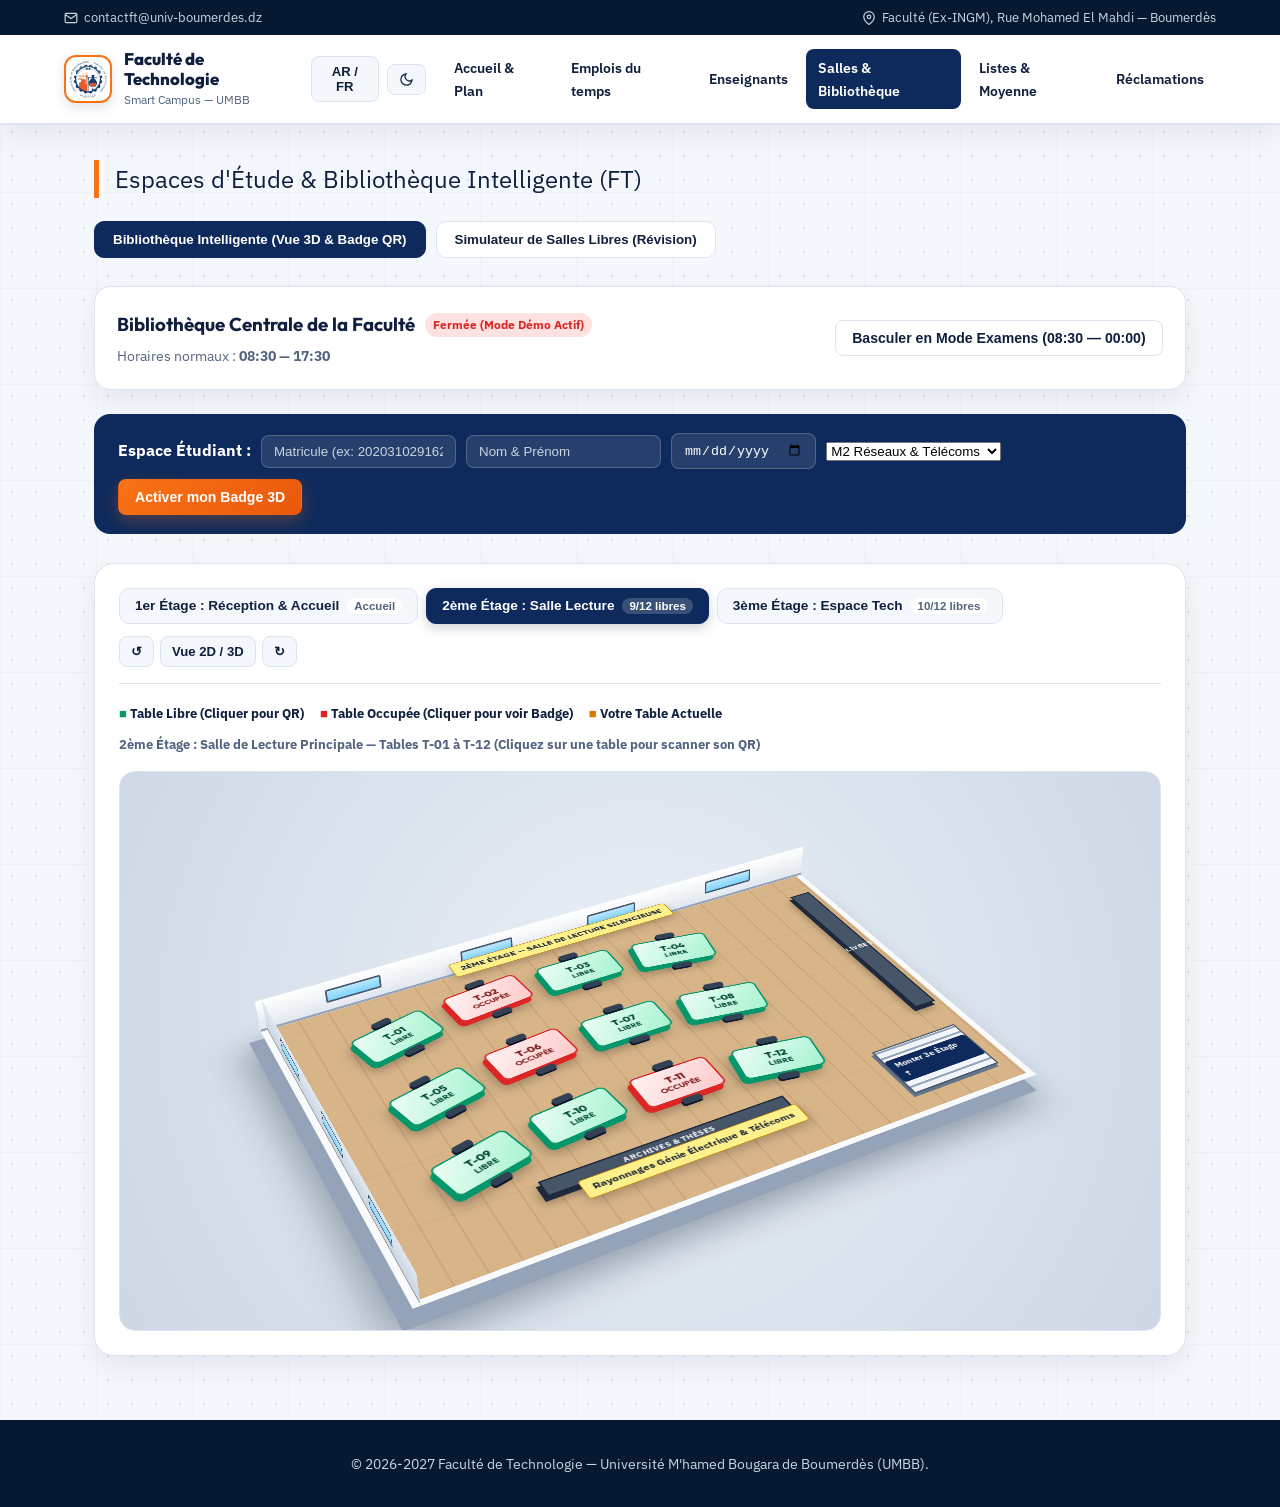
==== commit d208fe41: "Update campus.html" ====
--- a/campus.html
+++ b/campus.html
@@ -58,15 +58,12 @@
             <span>Espaces d'Étude & Bibliothèque Intelligente (FT)</span>
         </div>
 
-        <!-- أزرار التنقل بين محاكي القاعات الفارغة والمكتبة الذكية -->
         <div class="campus-tabs">
             <button class="tab-btn active" data-target="librarySection">Bibliothèque Intelligente (Vue 3D & Badge QR)</button>
             <button class="tab-btn" data-target="roomsSection">Simulateur de Salles Libres (Révision)</button>
         </div>
 
-        <!-- القسم الأول: المكتبة الذكية بنظام QR Code والبادج ثلاثي الأبعاد -->
         <section id="librarySection">
-            <!-- شريط أوقات العمل -->
             <div class="library-banner">
                 <div>
                     <div style="display: flex; align-items: center; gap: 10px; margin-bottom: 4px;">
@@ -82,9 +79,7 @@
                 </div>
             </div>
 
-            <!-- شريط حساب الطالب ومتابعة المقعد المحجوز -->
             <div class="account-bar">
-                <!-- واجهة تسجيل الدخول السريع -->
                 <form id="studentLoginForm" style="display: flex; gap: 10px; flex-wrap: wrap; align-items: center; width: 100%;">
                     <span style="font-weight: 700;">Espace Étudiant :</span>
                     <input type="text" id="studentMatricule" placeholder="Matricule (ex: 202031029162)" required>
@@ -100,7 +95,6 @@
                     <button type="submit" class="btn btn-accent">Activer mon Badge 3D</button>
                 </form>
 
-                <!-- واجهة الطالب بعد تسجيل الدخول -->
                 <div id="studentDashboard" style="display: none; width: 100%; justify-content: space-between; align-items: center; flex-wrap: wrap; gap: 12px;">
                     <div>
                         <div id="loggedStudentInfo" style="font-weight: 700; font-size: 1rem;"></div>
@@ -116,7 +110,6 @@
                 </div>
             </div>
 
-            <!-- المخطط المعماري ثلاثي الأبعاد متعدد الطوابق -->
             <div class="arch-wrapper">
                 <div class="arch-toolbar">
                     <div class="floor-tabs">
@@ -141,7 +134,6 @@
                     </div>
                 </div>
 
-                <!-- دليل الألوان -->
                 <div style="display: flex; justify-content: space-between; align-items: center; margin-bottom: 1rem; flex-wrap: wrap; gap: 10px; font-size: 0.82rem; font-weight: 700;">
                     <div style="display: flex; gap: 16px; flex-wrap: wrap;">
                         <span><strong style="color: #059669;">■</strong> Table Libre (Cliquer pour QR)</span>
@@ -151,18 +143,15 @@
                     <span id="floorSubtitle" style="color: var(--text-muted);">1er Étage réservé à la réception, l'orientation et le prêt</span>
                 </div>
 
-                <!-- مسرح العرض ثلاثي الأبعاد + البادج الجامعي المعلق 3D -->
                 <div class="iso-viewport" id="isoViewportStage">
                     <div class="iso-building" id="isoBuilding"></div>
 
-                    <!-- البادج الجامعي ثلاثي الأبعاد المعلق بجانب الطاولات -->
                     <div class="floating-badge-dock" id="floatingBadgeDock" style="display: none;">
                         <div class="badge-lanyard-strap"></div>
                         <div class="badge-metal-clip"></div>
 
                         <div class="student-badge-3d" id="studentBadge3D" title="Cliquer pour retourner la carte (QR Pass)">
                             <div class="badge-inner" id="studentBadgeInner">
-                                <!-- الوجه الأمامي للبطاقة -->
                                 <div class="badge-face badge-front">
                                     <div class="badge-slot-hole"></div>
                                     <div class="badge-top-header">
@@ -193,7 +182,6 @@
                                     <div class="badge-glare"></div>
                                 </div>
 
-                                <!-- الوجه الخلفي للبطاقة (QR Code + مؤقت الـ 30 دقيقة) -->
                                 <div class="badge-face badge-back">
                                     <div class="badge-slot-hole"></div>
                                     <span class="badge-back-tag">PASS BIBLIOTHÈQUE 2026/2027</span>
@@ -209,7 +197,6 @@
             </div>
         </section>
 
-        <!-- القسم الثاني: محاكي البحث عن قاعة فارغة للمراجعة -->
         <section id="roomsSection" style="display: none;">
             <div class="controls-bar">
                 <div class="control-group">
@@ -250,20 +237,18 @@
         </section>
     </main>
 
-    <!-- نافذة QR Code الخاصة بكل طاولة -->
-    <div class="cmd-overlay" id="qrModal">
-        <div class="cmd-modal" style="max-width: 400px; text-align: center; padding: 1.8rem;">
-            <h3 id="qrModalTitle" style="margin-bottom: 6px;">Table T-01</h3>
-            <p id="qrModalSub" style="color: var(--text-muted); font-size: 0.85rem; margin-bottom: 1.2rem;">Scannez ce QR Code fixé sur la table pour confirmer votre présence.</p>
-            <div id="qrSvgContainer" style="background: #fff; padding: 14px; border-radius: 12px; display: inline-block; border: 1px solid var(--border); margin-bottom: 1.2rem;"></div>
-            <div style="display: flex; gap: 10px; justify-content: center;">
-                <button id="confirmScanBtn" class="btn btn-accent">Simuler le Scan QR (Occuper)</button>
-                <button id="closeQrModalBtn" class="btn btn-outline">Fermer</button>
+    <div class="cmd-overlay compact-qr-overlay" id="qrModal">
+        <div class="cmd-modal compact-qr-modal">
+            <h3 id="qrModalTitle" style="margin-bottom: 4px; font-size: 1rem;">Table T-01</h3>
+            <p id="qrModalSub" style="color: var(--text-muted); font-size: 0.76rem; margin-bottom: 0.75rem;">Confirmez pour voir la mise à jour directe.</p>
+            <div id="qrSvgContainer" style="background: #fff; padding: 8px; border-radius: 10px; display: inline-block; border: 1px solid var(--border); margin-bottom: 0.85rem; transform: scale(0.78); transform-origin: center;"></div>
+            <div style="display: flex; gap: 8px; justify-content: center;">
+                <button id="confirmScanBtn" class="btn btn-accent" style="padding: 7px 12px; font-size: 0.78rem;">Confirmer Table</button>
+                <button id="closeQrModalBtn" class="btn btn-outline" style="padding: 7px 10px; font-size: 0.78rem;">Fermer</button>
             </div>
         </div>
     </div>
 
-    <!-- نافذة معاينة البادج عند النقر على طاولة محجوزة في المكتبة -->
     <div class="cmd-overlay" id="occupantBadgeModal">
         <div class="cmd-modal" style="max-width: 340px; text-align: center; padding: 1.6rem; background: transparent; box-shadow: none; border: none;">
             <div class="student-badge-3d is-modal-badge" style="margin: 0 auto;">
@@ -298,7 +283,6 @@
         </div>
     </div>
 
-    <!-- إشعار التحقق كل 30 دقيقة -->
     <div class="ping-toast" id="pingToast">
         <div style="display: flex; justify-content: space-between; align-items: center; margin-bottom: 8px;">
             <strong style="color: var(--accent);">Vérification de présence (30 min)</strong>
@@ -321,7 +305,6 @@
     <script src="js/main.js"></script>
     <script src="js/campus.js"></script>
 
-    <!-- وحدة التحكم بالبادج ثلاثي الأبعاد المتحرك (Badge Étudiant 3D) -->
     <script>
     (function initStudentBadge3D() {
         const dock = document.getElementById("floatingBadgeDock");
@@ -417,7 +400,6 @@
             document.getElementById("badgeSpecialty").textContent = spec;
             document.getElementById("badgeInitials").textContent = getInitials(fullName);
 
-            // استخراج رقم الطاولة المحجوزة حالياً (مثل T-07)
             const tableMatch = seatInfo.match(/(T-\d+)/i);
             const tableTagEl = document.getElementById("badgeTableTag");
             const liveDotEl = document.getElementById("badgeLiveDot");
@@ -440,7 +422,6 @@
                 lastBookedTable = "";
             }
 
-            // تحديث المؤقت والـ QR في الوجه الخلفي
             document.getElementById("badgeBackTimer").textContent = timerText || "Aucune réservation active";
             const qrBox = document.getElementById("badgeBackQr");
             if (qrBox && !qrBox.dataset.rendered) {
@@ -460,7 +441,6 @@
             }
         }
 
-        // مراقبة تغيرات لوحة الطالب والمؤقت تلقائياً
         const observer = new MutationObserver(syncBadgeFromDOM);
         ["studentDashboard", "loggedStudentInfo", "activeSeatInfo", "seatTimerDisplay"].forEach(id => {
             const el = document.getElementById(id);
@@ -469,7 +449,6 @@
         setInterval(syncBadgeFromDOM, 1000);
         syncBadgeFromDOM();
 
-        // إظهار أو إخفاء البادج يدوياً
         if (toggleBtn) {
             toggleBtn.addEventListener("click", () => {
                 const isHidden = dock.style.display === "none";
@@ -478,12 +457,10 @@
             });
         }
 
-        // قلب البطاقة 180 درجة عند النقر
         badge3D.addEventListener("click", () => {
             badge3D.classList.toggle("is-flipped");
         });
 
-        // إمالة ثلاثية الأبعاد تفاعلية مع حركة الفأرة
         badge3D.addEventListener("mousemove", (e) => {
             const rect = badge3D.getBoundingClientRect();
             const x = (e.clientX - rect.left) / rect.width - 0.5;
@@ -499,7 +476,6 @@
             badge3D.style.setProperty("--tilt-y", "0deg");
         });
 
-        // عرض بادج الطالب الجالس عند النقر على أي طاولة محجوزة في المجسم 3D
         const SAMPLE_OCCUPANTS = [
             { name: "Mellah Sirine", mat: "202031041208", birth: "03/11/2002", spec: "M2 Réseaux & Télécoms" },
             { name: "Khelifi Youcef", mat: "212131058914", birth: "19/02/2003", spec: "M1 Automatique Ind." },
@@ -534,5 +510,48 @@
         }, true);
     })();
     </script>
+
+    <div id="instantBookingToast" style="position: fixed; bottom: 22px; left: 50%; transform: translateX(-50%) translateY(20px); background: linear-gradient(135deg, #0e2a5c, #16428c); color: #fff; border: 2px solid #f97316; padding: 10px 18px; border-radius: 999px; font-weight: 700; font-size: 0.86rem; box-shadow: 0 12px 28px rgba(0,0,0,0.28); z-index: 9999; opacity: 0; pointer-events: none; transition: all 0.3s ease;"></div>
+
+    <script>
+    (function enhanceInstantTableConfirm() {
+        const confirmBtn = document.getElementById("confirmScanBtn");
+        const qrModal = document.getElementById("qrModal");
+        const toast = document.getElementById("instantBookingToast");
+        const stage = document.getElementById("isoViewportStage");
+        const dock = document.getElementById("floatingBadgeDock");
+        if (!confirmBtn || !toast) return;
+
+        confirmBtn.addEventListener("click", () => {
+            const titleText = document.getElementById("qrModalTitle")?.textContent || "Table";
+            toast.textContent = `✓ ${titleText} confirmée — Badge 3D mis à jour`;
+            toast.style.opacity = "1";
+            toast.style.transform = "translateX(-50%) translateY(0)";
+
+            if (qrModal) {
+                qrModal.classList.remove("open");
+                qrModal.style.display = "none";
+                setTimeout(() => { qrModal.style.display = ""; }, 220);
+            }
+
+            if (dock) {
+                dock.dataset.hiddenByUser = "false";
+                dock.style.display = "flex";
+            }
+
+            setTimeout(() => {
+                if (stage) {
+                    const topPos = stage.getBoundingClientRect().top + window.scrollY - 90;
+                    window.scrollTo({ top: Math.max(0, topPos), behavior: "smooth" });
+                }
+            }, 80);
+
+            setTimeout(() => {
+                toast.style.opacity = "0";
+                toast.style.transform = "translateX(-50%) translateY(20px)";
+            }, 3400);
+        });
+    })();
+    </script>
 </body>
-</html>+</html>
--- a/css/style.css
+++ b/css/style.css
@@ -804,26 +804,7 @@
     font-size: 0.9rem;
 }
 
-@media (max-width: 960px) {
-    .hero-section { grid-template-columns: 1fr; }
-    .stats-grid { grid-template-columns: repeat(2, 1fr); }
-    .span-7, .span-5, .span-4, .span-6 { grid-column: span 12; }
-    .burger-btn { display: inline-flex; }
-    .nav-links {
-        display: none;
-        width: 100%;
-        flex-direction: column;
-        align-items: stretch;
-        padding-top: 10px;
-        border-top: 1px solid var(--border);
-    }
-    .nav-links.show { display: flex; }
-}
-
-@media print {
-    header, .top-bar, .controls-bar, footer, .no-print { display: none !important; }
-    body { background: #fff !important; color: #000 !important; }
-}
+
 
 /* تخطيط الساعات والقاعات الذكية */
 .campus-tabs {
@@ -1386,10 +1367,6 @@
     color: #0f172a;
 }
 
-@media (max-width: 820px) {
-    .iso-viewport { height: 420px; }
-    .iso-building { transform: scale(0.58) !important; }
-}
 
 /* =========================================================
    MODERN TRANSITIONS, GLASSMORPHISM & MICRO-INTERACTIONS
@@ -1749,9 +1726,6 @@
     z-index: 2;
 }
 
-@media (max-width: 680px) {
-    .hero-watermark-logo { display: none; }
-}
 
 /* بطاقة معلومات الحرم الجامعي والخريطة */
 .campus-brand-header {
@@ -2150,32 +2124,453 @@
     40%, 60% { transform: rotateZ(6deg) scale(1.04); }
 }
 
+
+
+.compact-qr-overlay {
+    background: rgba(15, 23, 42, 0.28) !important;
+    backdrop-filter: blur(2px);
+    align-items: center !important;
+    justify-content: center !important;
+    padding: 16px !important;
+}
+
+.compact-qr-modal {
+    max-width: 280px !important;
+    width: 100% !important;
+    padding: 1.05rem 1.15rem !important;
+    text-align: center !important;
+    border-radius: 16px !important;
+    border: 2px solid var(--accent) !important;
+    box-shadow: 0 18px 42px rgba(14, 42, 92, 0.34) !important;
+    margin: auto !important;
+}
+
+/* ==========================================================================
+   التجاوب الاحترافي الشامل للهواتف والتابلت (Mobile & Tablet Responsive Pro)
+   ========================================================================== */
+
+html,
+body {
+    max-width: 100%;
+    overflow-x: hidden;
+}
+
+*,
+*::before,
+*::after {
+    box-sizing: border-box;
+}
+
+/* =========================================================
+   1. شريط التنقل والقائمة المنسدلة (أقل من 992px: هاتف + تابلت)
+   ========================================================= */
+@media (max-width: 992px) {
+    .top-bar {
+        padding: 6px 12px !important;
+        font-size: 0.74rem !important;
+        flex-wrap: wrap !important;
+        justify-content: center !important;
+        gap: 6px 14px !important;
+        text-align: center !important;
+    }
+
+    .navbar {
+        padding: 10px 14px !important;
+        gap: 8px !important;
+        justify-content: space-between !important;
+        align-items: center !important;
+        flex-wrap: nowrap !important;
+        position: relative !important;
+    }
+
+    .logo {
+        display: flex !important;
+        align-items: center !important;
+        gap: 9px !important;
+        min-width: 0 !important;
+        flex: 1 1 auto !important;
+    }
+
+    .logo-emblem,
+    .logo-emblem img {
+        width: 38px !important;
+        height: 38px !important;
+        min-width: 38px !important;
+    }
+
+    .logo-text-wrap {
+        min-width: 0 !important;
+    }
+
+    .logo-title {
+        font-size: 0.88rem !important;
+        line-height: 1.18 !important;
+        white-space: normal !important;
+        display: block !important;
+    }
+
+    .logo-sub {
+        display: none !important;
+    }
+
+    .nav-actions {
+        display: flex !important;
+        align-items: center !important;
+        gap: 6px !important;
+        flex-shrink: 0 !important;
+    }
+
+    .nav-actions .icon-btn,
+    .burger-btn {
+        padding: 7px 9px !important;
+        font-size: 0.76rem !important;
+        white-space: nowrap !important;
+        min-height: 36px !important;
+        display: inline-flex !important;
+        align-items: center !important;
+        justify-content: center !important;
+    }
+
+    /* إخفاء النص داخل زر البحث في الهاتف والاكتفاء بالأيقونة */
+    #openSearchBtn span,
+    #openSearchBtn .kbd-hint,
+    .search-btn span,
+    .search-btn kbd {
+        display: none !important;
+    }
+
+    /* القائمة المنسدلة متوافقة مع جميع الأصناف التي يفعّلها main.js */
+    .nav-links {
+        display: none !important;
+        position: fixed !important;
+        top: 64px !important;
+        left: 12px !important;
+        right: 12px !important;
+        bottom: auto !important;
+        width: auto !important;
+        max-width: none !important;
+        height: auto !important;
+        max-height: calc(100vh - 80px) !important;
+        overflow-y: auto !important;
+        flex-direction: column !important;
+        gap: 6px !important;
+        padding: 14px !important;
+        background: var(--card-bg, #ffffff) !important;
+        border: 1.5px solid var(--border, #e2e8f0) !important;
+        border-radius: 16px !important;
+        box-shadow: 0 22px 48px rgba(14, 42, 92, 0.28) !important;
+        z-index: 9995 !important;
+        transform: none !important;
+        opacity: 1 !important;
+        visibility: visible !important;
+    }
+
+    body.dark-mode .nav-links {
+        background: #1e293b !important;
+        border-color: #334155 !important;
+    }
+
+    .nav-links.open,
+    .nav-links.active,
+    .nav-links.show,
+    .nav-links.visible,
+    .nav-links.is-open,
+    .nav-links.nav-open,
+    .navbar.open .nav-links,
+    .navbar.active .nav-links,
+    .navbar.show .nav-links,
+    header.open .nav-links,
+    body.menu-open .nav-links {
+        display: flex !important;
+    }
+
+    .nav-links li {
+        width: 100% !important;
+    }
+
+    .nav-links a {
+        display: block !important;
+        width: 100% !important;
+        padding: 11px 14px !important;
+        border-radius: 10px !important;
+        font-size: 0.92rem !important;
+        text-align: start !important;
+    }
+}
+
+/* =========================================================
+   2. تنسيق التابلت (769px إلى 1024px)
+   ========================================================= */
+@media (min-width: 769px) and (max-width: 1024px) {
+    .container,
+    .hero-section,
+    .stats-grid {
+        padding-inline: 20px !important;
+    }
+
+    .hero-section {
+        grid-template-columns: 1fr !important;
+        gap: 1.25rem !important;
+    }
+
+    .stats-grid {
+        grid-template-columns: repeat(3, 1fr) !important;
+        gap: 12px !important;
+    }
+
+    .bento-grid,
+    .dept-grid,
+    .sitemap-tree {
+        display: grid !important;
+        grid-template-columns: repeat(2, 1fr) !important;
+        gap: 16px !important;
+    }
+
+    .bento-grid > *,
+    .span-12, .span-8, .span-7, .span-6, .span-5, .span-4, .span-3 {
+        grid-column: span 1 !important;
+        width: 100% !important;
+        min-width: 0 !important;
+    }
+
+    .campus-location-grid > .campus-info-card,
+    .campus-location-grid > .map-card-container,
+    .bento-grid > .span-7:first-child {
+        grid-column: 1 / -1 !important;
+    }
+
+    .iso-building {
+        scale: 0.72;
+        transform-origin: center center;
+    }
+}
+
+/* =========================================================
+   3. تنسيق الهواتف الذكية (أقل من 768px)
+   ========================================================= */
 @media (max-width: 768px) {
+    .container,
+    .hero-section,
+    .stats-grid {
+        width: 100% !important;
+        max-width: 100% !important;
+        padding-inline: 14px !important;
+        margin-inline: auto !important;
+    }
+
+    /* القسم الرئيسي (Hero) */
+    .hero-section {
+        grid-template-columns: 1fr !important;
+        gap: 1rem !important;
+        margin-top: 1rem !important;
+    }
+
+    .hero-main {
+        padding: 1.4rem 1.2rem !important;
+        border-radius: 18px !important;
+    }
+
+    .hero-main h1 {
+        font-size: 1.48rem !important;
+        line-height: 1.28 !important;
+    }
+
+    .hero-main p {
+        font-size: 0.88rem !important;
+    }
+
+    .hero-cta-group,
+    .hero-btns,
+    .hero-actions {
+        display: flex !important;
+        flex-direction: column !important;
+        gap: 8px !important;
+        width: 100% !important;
+    }
+
+    .hero-cta-group .btn,
+    .hero-btns .btn,
+    .hero-actions .btn {
+        width: 100% !important;
+        text-align: center !important;
+    }
+
+    /* بطاقات الإحصائيات */
+    .stats-grid {
+        grid-template-columns: repeat(2, 1fr) !important;
+        gap: 10px !important;
+    }
+
+    .stats-grid .stat-card:last-child:nth-child(odd) {
+        grid-column: 1 / -1 !important;
+    }
+
+    .stat-card {
+        padding: 12px !important;
+    }
+
+    /* إصلاح شبكة Bento Grid وبطاقات التخصصات والموقع وخريطة الموقع */
+    .bento-grid,
+    .dept-grid,
+    .sitemap-tree {
+        display: grid !important;
+        grid-template-columns: 1fr !important;
+        gap: 14px !important;
+        width: 100% !important;
+    }
+
+    .bento-grid > *,
+    .span-12, .span-8, .span-7, .span-6, .span-5, .span-4, .span-3 {
+        grid-column: 1 / -1 !important;
+        width: 100% !important;
+        max-width: 100% !important;
+        min-width: 0 !important;
+    }
+
+    .bento-card,
+    .dept-card,
+    .card {
+        padding: 1.25rem !important;
+        width: 100% !important;
+        overflow-wrap: break-word;
+    }
+
+    .card-actions {
+        display: flex !important;
+        flex-wrap: wrap !important;
+        gap: 8px !important;
+        margin-top: 1rem !important;
+    }
+
+    .card-actions .btn {
+        flex: 1 1 auto !important;
+        text-align: center !important;
+    }
+
+    /* إصلاح تداخل بطاقة الموقع مع خريطة Google Maps */
+    .campus-info-card,
+    .location-details-card,
+    .map-card-container {
+        position: static !important;
+        width: 100% !important;
+        max-width: 100% !important;
+        margin: 0 !important;
+        transform: none !important;
+    }
+
+    .map-card-container,
+    .campus-map-iframe {
+        height: 260px !important;
+        min-height: 260px !important;
+        border-radius: 16px !important;
+    }
+
+    /* أشرطة التحكم والفلاتر */
+    .controls-bar {
+        flex-direction: column !important;
+        gap: 10px !important;
+        padding: 12px !important;
+    }
+
+    .control-group,
+    .control-group select,
+    .control-group input {
+        width: 100% !important;
+    }
+
+    /* صفحة المكتبة الذكية والمجسم 3D على الهاتف */
+    .campus-tabs {
+        flex-direction: column !important;
+        gap: 8px !important;
+    }
+
+    .campus-tabs .tab-btn {
+        width: 100% !important;
+        text-align: center !important;
+    }
+
+    .library-banner {
+        flex-direction: column !important;
+        align-items: flex-start !important;
+        gap: 10px !important;
+    }
+
+    .floor-tabs {
+        display: flex !important;
+        flex-direction: column !important;
+        gap: 8px !important;
+        width: 100% !important;
+    }
+
+    .floor-btn {
+        width: 100% !important;
+        justify-content: space-between !important;
+    }
+
+    .iso-viewport {
+        display: flex !important;
+        flex-direction: column !important;
+        align-items: center !important;
+        justify-content: flex-start !important;
+        padding: 1rem 0.5rem 1.5rem !important;
+        overflow: hidden !important;
+    }
+
+    .iso-building {
+        scale: 0.50;
+        transform-origin: top center;
+        margin-bottom: -155px;
+    }
+
     .floating-badge-dock {
-        position: static;
-        margin: 1rem auto 0;
+        position: static !important;
+        margin-top: 1.25rem !important;
+        z-index: 5;
+    }
+
+    #studentLoginForm,
+    #studentDashboard {
+        flex-direction: column !important;
+        align-items: stretch !important;
+    }
+
+    #studentLoginForm input,
+    #studentLoginForm select,
+    #studentLoginForm button {
+        width: 100% !important;
+        max-width: 100% !important;
+    }
+
+    .compact-qr-overlay {
+        align-items: center !important;
+        justify-content: center !important;
+    }
+
+    /* جداول التوقيت واللوائح */
+    .table-responsive,
+    .table-wrapper,
+    .table-container {
+        width: 100% !important;
+        overflow-x: auto !important;
+        -webkit-overflow-scrolling: touch;
     }
 }
 
 /* =========================================================
-   فصل مجسم الطاولات (2D/3D) عن البادج دون تغيير أبعاد البادج
+   4. الهواتف الصغيرة جداً (أقل من 420px)
    ========================================================= */
-@media (min-width: 860px) {
-    .iso-viewport {
-        display: flex;
-        align-items: center;
-        justify-content: center;
-        transition: padding 0.35s cubic-bezier(0.22, 1, 0.36, 1);
-    }
-
-    /* حجز مساحة للبادج على اليمين وتصغير مجسم القاعة قليلاً عند تفعيل البادج */
-    .iso-viewport:has(#floatingBadgeDock:not([style*="display: none"])) {
-        padding-inline-end: 245px;
-    }
-
-    .iso-viewport:has(#floatingBadgeDock:not([style*="display: none"])) .iso-building {
-        scale: 0.84;
-        transform-origin: center center;
-        transition: scale 0.35s cubic-bezier(0.22, 1, 0.36, 1), transform 0.5s ease;
-    }
-}+@media (max-width: 420px) {
+    .logo-title {
+        font-size: 0.82rem !important;
+    }
+
+    .iso-building {
+        scale: 0.40;
+        margin-bottom: -190px;
+    }
+
+    .student-badge-3d {
+        width: 196px !important;
+        height: 290px !important;
+    }
+}
